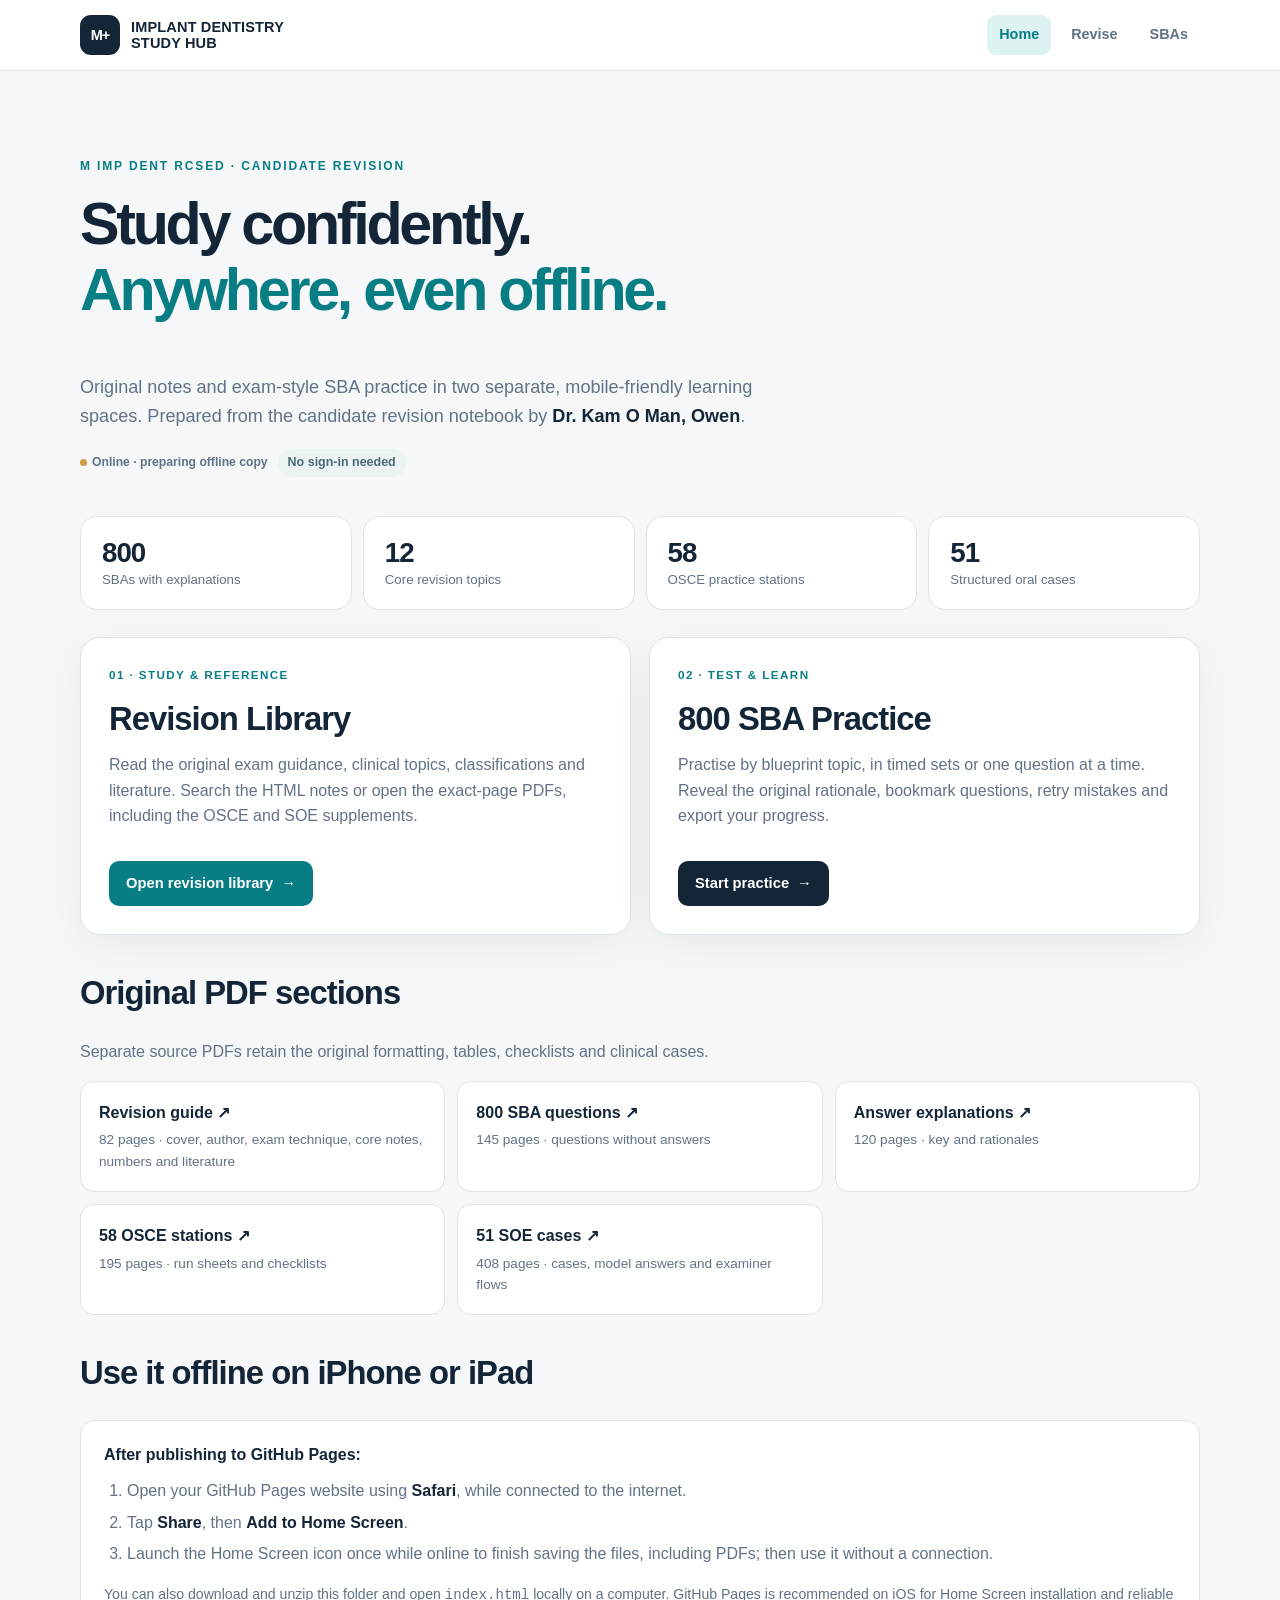
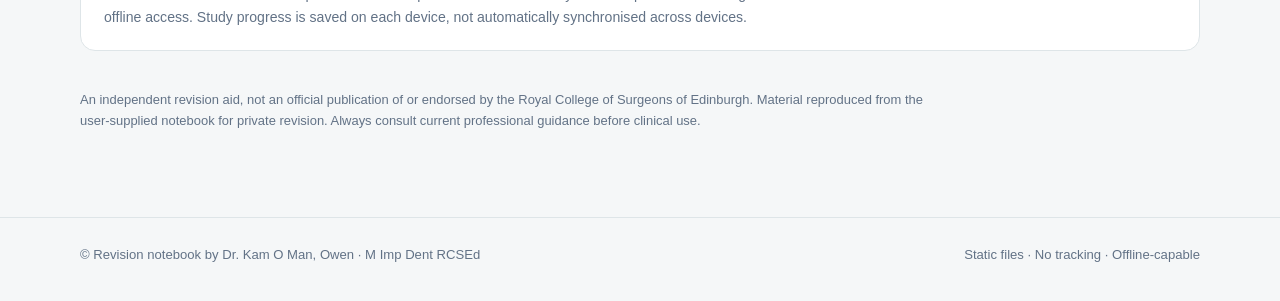
==== index.html @ 3d7825e0 "Add files via upload" ====
<!doctype html><html lang="en"><head><meta charset="utf-8"><meta name="viewport" content="width=device-width, initial-scale=1, viewport-fit=cover"><meta name="theme-color" content="#142538"><meta name="apple-mobile-web-app-capable" content="yes"><meta name="apple-mobile-web-app-title" content="MImpDent Study"><meta name="apple-mobile-web-app-status-bar-style" content="default"><meta name="description" content="Offline-capable membership in implant dentistry revision guide and 800 clinical SBA questions."><link rel="manifest" href="manifest.webmanifest"><link rel="icon" href="assets/icon.svg" type="image/svg+xml"><link rel="apple-touch-icon" href="assets/icon-180.png"><link rel="stylesheet" href="styles.css"><title>M Imp Dent RCSEd · Offline Study Hub</title></head><body>
<header class="site-header"><div class="container head-row"><a class="brand" href="index.html"><span class="logo">M+</span><span>IMPLANT DENTISTRY<br>STUDY HUB</span></a><nav class="head-links" aria-label="Main navigation"><a class="navlink active" href="index.html">Home</a><a class="navlink" href="revision.html">Revise</a><a class="navlink" href="quiz.html">SBAs</a></nav></div></header>
<main class="container main"><section class="hero"><div class="eyebrow">M Imp Dent RCSEd · Candidate revision</div><h1>Study confidently.<br><span class="accent">Anywhere, even offline.</span></h1><p>Original notes and exam-style SBA practice in two separate, mobile-friendly learning spaces. Prepared from the candidate revision notebook by <strong>Dr. Kam O Man, Owen</strong>.</p><div class="flex"><span class="status" id="offline-status"><i class="dot"></i><span>Checking offline access…</span></span><span class="tag">No sign-in needed</span></div></section>
<section class="metricbar" aria-label="Contents"><div class="metric"><div class="value">800</div><div class="name">SBAs with explanations</div></div><div class="metric"><div class="value">12</div><div class="name">Core revision topics</div></div><div class="metric"><div class="value">58</div><div class="name">OSCE practice stations</div></div><div class="metric"><div class="value">51</div><div class="name">Structured oral cases</div></div></section>
<section class="cards"><article class="feature"><span class="number">01 · Study & reference</span><h2>Revision Library</h2><p>Read the original exam guidance, clinical topics, classifications and literature. Search the HTML notes or open the exact-page PDFs, including the OSCE and SOE supplements.</p><div class="bottom"><a class="btn primary" href="revision.html">Open revision library <span aria-hidden="true">→</span></a></div></article><article class="feature"><span class="number">02 · Test & learn</span><h2>800 SBA Practice</h2><p>Practise by blueprint topic, in timed sets or one question at a time. Reveal the original rationale, bookmark questions, retry mistakes and export your progress.</p><div class="bottom"><a class="btn" href="quiz.html">Start practice <span aria-hidden="true">→</span></a></div></article></section>
<section class="section"><h2>Original PDF sections</h2><p class="muted">Separate source PDFs retain the original formatting, tables, checklists and clinical cases.</p><div class="resources"><a class="resource" href="pdf/01_Revision_Guide.pdf"><div class="rtitle">Revision guide ↗</div><div class="rmeta">82 pages · cover, author, exam technique, core notes, numbers and literature</div></a><a class="resource" href="pdf/02_SBA_800_Questions.pdf"><div class="rtitle">800 SBA questions ↗</div><div class="rmeta">145 pages · questions without answers</div></a><a class="resource" href="pdf/03_SBA_800_Answers_Explanations.pdf"><div class="rtitle">Answer explanations ↗</div><div class="rmeta">120 pages · key and rationales</div></a><a class="resource" href="pdf/04_OSCE_58_Stations.pdf"><div class="rtitle">58 OSCE stations ↗</div><div class="rmeta">195 pages · run sheets and checklists</div></a><a class="resource" href="pdf/05_SOE_51_Cases.pdf"><div class="rtitle">51 SOE cases ↗</div><div class="rmeta">408 pages · cases, model answers and examiner flows</div></a></div></section>
<section class="section"><h2>Use it offline on iPhone or iPad</h2><div class="info"><strong>After publishing to GitHub Pages:</strong><ol><li>Open your GitHub Pages website using <strong>Safari</strong>, while connected to the internet.</li><li>Tap <strong>Share</strong>, then <strong>Add to Home Screen</strong>.</li><li>Launch the Home Screen icon once while online to finish saving the files, including PDFs; then use it without a connection.</li></ol><p class="small" style="margin:13px 0 0">You can also download and unzip this folder and open <code>index.html</code> locally on a computer. GitHub Pages is recommended on iOS for Home Screen installation and reliable offline access. Study progress is saved on each device, not automatically synchronised across devices.</p></div></section>
<p class="disclaimer section">An independent revision aid, not an official publication of or endorsed by the Royal College of Surgeons of Edinburgh. Material reproduced from the user-supplied notebook for private revision. Always consult current professional guidance before clinical use.</p></main><footer class="footer"><div class="container"><span>© Revision notebook by Dr. Kam O Man, Owen · M Imp Dent RCSEd</span><span>Static files · No tracking · Offline-capable</span></div></footer><script src="app.js" defer></script></body></html>
---- styles.css ----
:root{--ink:#142538;--muted:#627286;--accent:#087e84;--accent-soft:#ddf3f1;--gold:#d39b36;--bg:#f5f7f8;--surface:#fff;--border:#dee5e8;--shadow:0 12px 40px rgba(18,42,62,.055);--good:#0a795b;--bad:#b23c45;--radius:17px;color-scheme:light}
*{box-sizing:border-box}html{scroll-behavior:smooth}body{margin:0;color:var(--ink);background:var(--bg);font-family:-apple-system,BlinkMacSystemFont,'Segoe UI',Roboto,'Helvetica Neue',Arial,sans-serif;font-size:16px;line-height:1.6;-webkit-font-smoothing:antialiased}a{color:var(--accent);text-decoration:none}a:hover{text-decoration:underline}button,input,select{font:inherit}button{cursor:pointer}button:disabled{opacity:.45;cursor:not-allowed}h1,h2,h3,h4,p{margin-top:0}h1{font-size:clamp(2.05rem,5.5vw,3.7rem);letter-spacing:-.055em;line-height:1.12}h2{font-size:clamp(1.35rem,3.2vw,2.05rem);letter-spacing:-.03em;line-height:1.2}h3{font-size:1.12rem;letter-spacing:-.012em}small,.small{font-size:.88rem;color:var(--muted)}.container{width:min(1120px,calc(100% - 36px));margin-inline:auto}.site-header{background:var(--surface);border-bottom:1px solid var(--border);position:sticky;top:0;z-index:15}.head-row{display:flex;justify-content:space-between;align-items:center;min-height:70px;gap:12px}.brand{display:flex;align-items:center;gap:11px;color:var(--ink);font-weight:780;font-size:.91rem;letter-spacing:.01em;line-height:1.12}.brand:hover{text-decoration:none}.logo{display:grid;place-items:center;background:var(--ink);color:#fff;border-radius:11px;width:40px;height:40px;font-weight:750;letter-spacing:-.08em}.brand span:last-child{max-width:210px}.head-links{display:flex;gap:8px;align-items:center}.navlink{border-radius:9px;color:var(--muted);padding:8px 12px;font-size:.9rem;font-weight:650}.navlink.active,.navlink:hover{background:var(--accent-soft);color:var(--accent);text-decoration:none}.status{font-size:.76rem;font-weight:650;color:var(--muted);display:inline-flex;align-items:center;gap:5px}.dot{background:#d69b49;border-radius:100%;width:7px;height:7px;display:inline-block}.dot.ready{background:#16a37a}.main{padding:38px 0 72px}.eyebrow{text-transform:uppercase;font-weight:770;color:var(--accent);letter-spacing:.155em;font-size:.75rem;margin-bottom:15px}.hero{padding:48px 0 39px;max-width:850px}.hero p{font-size:1.13rem;color:var(--muted);max-width:710px}.hero strong{color:var(--ink)}.metricbar{display:grid;grid-template-columns:repeat(4,1fr);gap:11px;margin-bottom:27px}.metric{padding:19px 21px;border:1px solid var(--border);border-radius:var(--radius);background:var(--surface)}.metric .value{font-size:1.73rem;font-weight:800;letter-spacing:-.035em;line-height:1.2}.metric .name{font-size:.83rem;color:var(--muted)}.cards{display:grid;grid-template-columns:repeat(2,minmax(0,1fr));gap:18px}.feature{background:var(--surface);border:1px solid var(--border);border-radius:20px;padding:28px;box-shadow:var(--shadow);display:flex;flex-direction:column;min-height:290px}.feature .number{font-size:.73rem;color:var(--accent);font-weight:770;text-transform:uppercase;letter-spacing:.12em}.feature h2{margin:14px 0 14px}.feature p{color:var(--muted)}.feature .bottom{margin-top:auto;padding-top:16px}.btn{border-radius:10px;border:1px solid transparent;background:var(--ink);padding:11px 16px;color:#fff;display:inline-flex;align-items:center;justify-content:center;gap:8px;font-size:.92rem;font-weight:700;text-decoration:none;line-height:1.4}.btn:hover{text-decoration:none;filter:brightness(1.08)}.btn.primary{background:var(--accent)}.btn.secondary{background:var(--surface);color:var(--ink);border:1px solid var(--border)}.btn.soft{background:var(--accent-soft);color:var(--accent)}.btn.danger{background:#fff0f0;color:var(--bad)}.btn.sm{padding:7px 11px;font-size:.85rem}.btn:focus-visible,.navlink:focus-visible,.option:focus-visible,a:focus-visible,input:focus-visible,select:focus-visible{outline:3px solid #7eb8c9;outline-offset:2px}.section{margin-top:38px}.resources{display:grid;grid-template-columns:repeat(3,1fr);gap:12px}.resource{padding:18px;background:var(--surface);border:1px solid var(--border);border-radius:14px;display:block}.resource:hover{text-decoration:none;border-color:#82bdbb}.resource .rtitle{color:var(--ink);font-weight:740}.resource .rmeta{color:var(--muted);font-size:.85rem;margin-top:4px}.info{padding:21px 23px;background:var(--surface);border:1px solid var(--border);border-radius:15px;color:var(--muted)}.info strong{color:var(--ink)}.info ol{padding-left:23px;margin:8px 0 3px}.info li{padding:3px 0}.muted{color:var(--muted)}.disclaimer{font-size:.81rem;color:var(--muted);max-width:850px;line-height:1.65}.footer{border-top:1px solid var(--border);padding:26px 0 37px;color:var(--muted);font-size:.82rem}.footer .container{display:flex;justify-content:space-between;gap:20px}.page-heading{margin-bottom:23px}.page-heading h1{font-size:clamp(1.8rem,4.4vw,2.7rem);margin-bottom:8px}.page-heading p{color:var(--muted);max-width:800px}.panel{background:var(--surface);border:1px solid var(--border);border-radius:var(--radius);box-shadow:var(--shadow);padding:23px}.field{display:flex;flex-direction:column;gap:7px}.field label{font-weight:700;font-size:.89rem}.input{width:100%;background:#fff;border:1px solid #cdd9dd;border-radius:10px;min-height:43px;padding:8px 12px;color:var(--ink)}.input:focus{outline:3px solid #d4eeec;border-color:var(--accent)}.flex{display:flex;gap:10px;align-items:center;flex-wrap:wrap}.stack{display:flex;flex-direction:column;gap:15px}.grid2{display:grid;grid-template-columns:1fr 1fr;gap:15px}.check{display:flex;align-items:center;gap:9px;font-size:.91rem;color:var(--ink)}.check input{accent-color:var(--accent);height:17px;width:17px}.tag{display:inline-flex;border-radius:20px;background:#ebf3f5;padding:4px 10px;color:#4c6a76;font-size:.78rem;font-weight:740}.tag.good{background:#dcf5ea;color:var(--good)}.tag.bad{background:#ffe6e6;color:var(--bad)}.progress-wrap{height:8px;background:#e5ebed;border-radius:99px;overflow:hidden}.progress-fill{background:var(--accent);height:100%;transition:width .25s;width:0}.quiz-stats{display:grid;grid-template-columns:repeat(3,1fr);gap:12px;margin-bottom:21px}.stat{border:1px solid var(--border);border-radius:13px;background:var(--surface);padding:16px}.stat b{display:block;font-size:1.5rem}.stat span{color:var(--muted);font-size:.83rem}.setup-actions{display:flex;align-items:center;gap:10px;flex-wrap:wrap;margin-top:20px}.session-top{display:flex;gap:14px;align-items:center;justify-content:space-between;margin-bottom:15px;flex-wrap:wrap}.session-meta{display:flex;align-items:center;gap:9px;flex-wrap:wrap}.question-card{padding:26px 26px 20px}.stem{font-size:1.08rem;font-weight:620;line-height:1.72;white-space:normal;overflow-wrap:anywhere;margin:19px 0 23px}.options{display:flex;flex-direction:column;gap:10px}.option{border:1px solid var(--border);border-radius:12px;background:#fff;color:var(--ink);padding:13px 15px;display:flex;gap:13px;text-align:left;align-items:flex-start;width:100%;line-height:1.58}.option .letter{background:#edf1f4;flex:0 0 30px;height:30px;display:grid;place-items:center;border-radius:8px;font-weight:800;font-size:.86rem}.option.selected{border-color:var(--accent);background:#effaf9}.option.correct{border-color:#69b59b;background:#e8f8f0}.option.incorrect{border-color:#e3a6aa;background:#fff0f0}.option:disabled{opacity:1;cursor:default}.explanation{margin-top:22px;border-top:1px solid var(--border);padding-top:21px}.explanation h3{color:var(--accent);margin-bottom:9px}.explanation p{line-height:1.75;color:#405365}.question-footer{display:flex;flex-wrap:wrap;align-items:center;justify-content:space-between;gap:11px;margin-top:21px}.card-tabs{border-top:1px solid var(--border);margin-top:14px;padding-top:16px}.hidden{display:none!important}.browser-row{background:#fff;border:1px solid var(--border);padding:15px 17px;border-radius:12px;margin-bottom:9px;display:flex;align-items:center;justify-content:space-between;gap:13px;width:100%;text-align:left;color:var(--ink)}.browser-row:hover{border-color:var(--accent)}.browser-row .qtitle{line-height:1.45;display:block}.browser-row .qmeta{display:block;font-size:.78rem;color:var(--muted);margin-top:5px}.library-layout{display:grid;grid-template-columns:265px minmax(0,1fr);gap:22px;align-items:start}.sidebar{position:sticky;top:94px;max-height:calc(100vh - 114px);overflow-y:auto}.nav-section{width:100%;border:0;background:transparent;text-align:left;color:var(--muted);border-radius:10px;padding:11px 12px;line-height:1.4;font-size:.88rem;display:block}.nav-section.active{background:var(--accent-soft);color:var(--accent);font-weight:740}.nav-section:hover{background:#edf2f4}.article-header{border-bottom:1px solid var(--border);margin-bottom:21px;padding-bottom:18px}.article-header h2{margin:0 0 8px}.article-page{padding:21px 0;border-bottom:1px solid var(--border)}.article-page:last-child{border-bottom:none}.article-page h3{color:var(--accent);font-size:.82rem;letter-spacing:.08em;text-transform:uppercase;margin-bottom:16px}.note-block{white-space:pre-wrap;overflow-wrap:anywhere;font-size:1rem;line-height:1.72;margin:0 0 17px;color:#34475a}.note-block.heading{font-weight:760;color:var(--ink);font-size:1.1rem;line-height:1.4}.source-link{font-size:.8rem;font-weight:650}.search-note{font-size:.85rem;margin-top:6px}.empty{padding:35px 20px;color:var(--muted);text-align:center}mark{background:#fff0a5;color:inherit;border-radius:3px}.reader-tools{display:flex;flex-wrap:wrap;gap:8px;align-items:center;margin:0 0 19px}.reader-tools .input{max-width:340px}.reader-tools .btn{margin-left:auto}.read-plus .note-block{font-size:1.16rem}.read-plus .note-block.heading{font-size:1.26rem}.pdf-link-grid{display:grid;grid-template-columns:repeat(2,1fr);gap:10px;margin-top:19px}.pdf-link-grid a{border:1px solid var(--border);padding:12px;border-radius:10px;color:var(--ink);font-weight:650;font-size:.86rem}.pdf-link-grid a:hover{border-color:var(--accent);text-decoration:none}.accent{color:var(--accent)}.screen-title{margin-bottom:15px}.session-navigator{display:flex;align-items:center;gap:8px;justify-content:space-between;flex-wrap:wrap}.kbd{font-size:.74rem;color:var(--muted);font-weight:600}@media(max-width:760px){.container{width:min(100% - 24px,700px)}.head-row{min-height:65px}.brand{font-size:.8rem}.logo{width:34px;height:34px}.brand span:last-child{max-width:136px}.head-links{gap:0}.navlink{padding:7px 8px;font-size:.79rem}.main{padding:23px 0 50px}.hero{padding:24px 0 17px}.hero p{font-size:1rem}.metricbar{grid-template-columns:repeat(2,1fr)}.cards,.grid2,.resources{grid-template-columns:1fr}.feature{min-height:240px;padding:23px}.feature h2{font-size:1.6rem}.panel{padding:18px}.quiz-stats{grid-template-columns:repeat(3,1fr);gap:7px}.stat{padding:10px}.stat b{font-size:1.25rem}.stat span{font-size:.75rem}.question-card{padding:17px}.option{padding:11px}.question-footer .btn{flex:1}.library-layout{display:block}.sidebar{position:static;max-height:none;display:flex;gap:7px;overflow-x:auto;white-space:nowrap;padding:11px;margin-bottom:8px;background:var(--surface);border:1px solid var(--border);border-radius:11px}.nav-section{width:auto;flex:none;border:1px solid #e2e9eb;padding:8px 12px}.article-page{padding:15px 0}.note-block{font-size:.96rem}.footer .container{display:block}.pdf-link-grid{grid-template-columns:1fr}.reader-tools .input{max-width:100%}.reader-tools .btn{margin-left:0}}@media(prefers-color-scheme:dark){:root{--ink:#e6eef6;--muted:#a1b2c0;--accent:#68d2cf;--accent-soft:#153a41;--gold:#e4bd76;--bg:#0b1722;--surface:#132432;--border:#2b4655;--shadow:none;--good:#80dcb4;--bad:#ff9da3;color-scheme:dark}.logo{background:#edf6fa;color:#112633}.navlink.active{color:#68d2cf}.input,.option,.browser-row{background:var(--surface);color:var(--ink);border-color:var(--border)}.option .letter{background:#253b4b}.option.selected{background:#183b3f}.option.correct{background:#16413b}.option.incorrect{background:#442d39}.explanation p,.note-block{color:#cfdae4}.resource:hover,.pdf-link-grid a:hover{border-color:var(--accent)}.tag{background:#25404e;color:#adcad5}.tag.good{background:#1b4439;color:#8adab8}.tag.bad{background:#4c2731;color:#ffafb2}.btn.secondary{color:var(--ink)}.btn.soft{color:var(--accent)}.btn.danger{background:#40262b;color:#ffb3ba}.nav-section:hover{background:#203847}.nav-section.active{color:var(--accent)}mark{background:#785d20;color:#fff}}@media print{.site-header,.footer,.sidebar,.reader-tools,.question-footer,.setup-actions{display:none!important}.main{padding:0}.container{width:100%}.library-layout{display:block}.panel{border:none;box-shadow:none}}
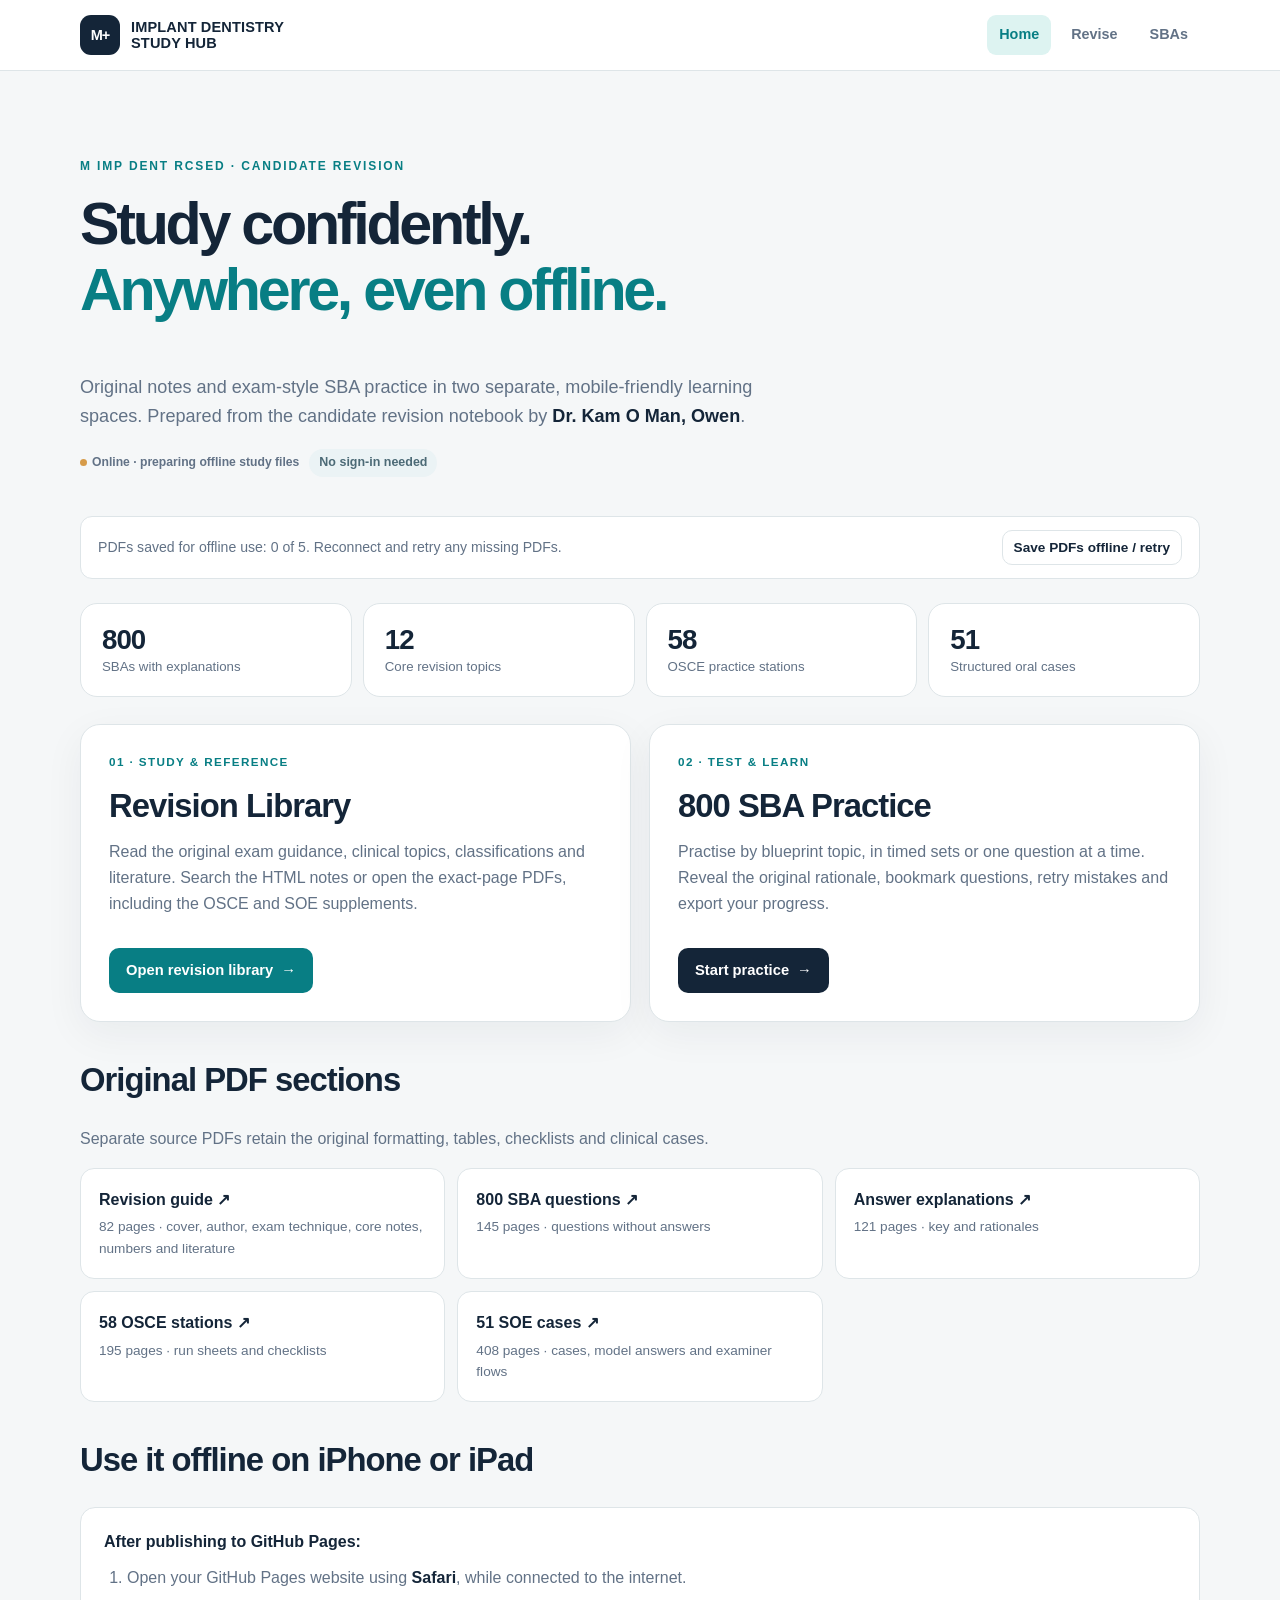
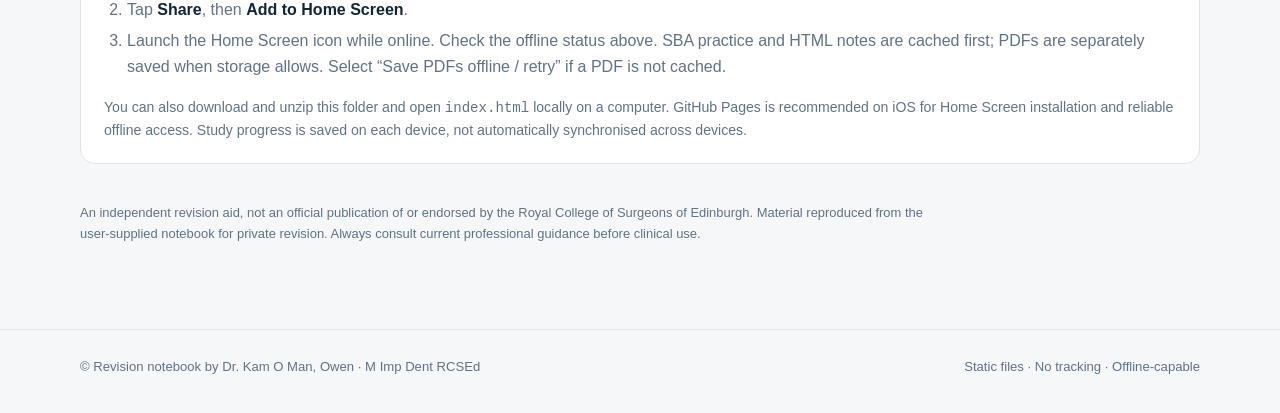
==== commit a985626e: "Add files via upload" ====
--- a/index.html
+++ b/index.html
@@ -1,8 +1,9 @@
 <!doctype html><html lang="en"><head><meta charset="utf-8"><meta name="viewport" content="width=device-width, initial-scale=1, viewport-fit=cover"><meta name="theme-color" content="#142538"><meta name="apple-mobile-web-app-capable" content="yes"><meta name="apple-mobile-web-app-title" content="MImpDent Study"><meta name="apple-mobile-web-app-status-bar-style" content="default"><meta name="description" content="Offline-capable membership in implant dentistry revision guide and 800 clinical SBA questions."><link rel="manifest" href="manifest.webmanifest"><link rel="icon" href="assets/icon.svg" type="image/svg+xml"><link rel="apple-touch-icon" href="assets/icon-180.png"><link rel="stylesheet" href="styles.css"><title>M Imp Dent RCSEd · Offline Study Hub</title></head><body>
 <header class="site-header"><div class="container head-row"><a class="brand" href="index.html"><span class="logo">M+</span><span>IMPLANT DENTISTRY<br>STUDY HUB</span></a><nav class="head-links" aria-label="Main navigation"><a class="navlink active" href="index.html">Home</a><a class="navlink" href="revision.html">Revise</a><a class="navlink" href="quiz.html">SBAs</a></nav></div></header>
 <main class="container main"><section class="hero"><div class="eyebrow">M Imp Dent RCSEd · Candidate revision</div><h1>Study confidently.<br><span class="accent">Anywhere, even offline.</span></h1><p>Original notes and exam-style SBA practice in two separate, mobile-friendly learning spaces. Prepared from the candidate revision notebook by <strong>Dr. Kam O Man, Owen</strong>.</p><div class="flex"><span class="status" id="offline-status"><i class="dot"></i><span>Checking offline access…</span></span><span class="tag">No sign-in needed</span></div></section>
+<div id="pdf-cache-panel" class="pdf-cache-panel"><span id="pdf-cache-status" role="status">Checking offline PDF availability…</span><button class="btn secondary sm" id="cachePdfsBtn" type="button">Save PDFs offline / retry</button></div>
 <section class="metricbar" aria-label="Contents"><div class="metric"><div class="value">800</div><div class="name">SBAs with explanations</div></div><div class="metric"><div class="value">12</div><div class="name">Core revision topics</div></div><div class="metric"><div class="value">58</div><div class="name">OSCE practice stations</div></div><div class="metric"><div class="value">51</div><div class="name">Structured oral cases</div></div></section>
 <section class="cards"><article class="feature"><span class="number">01 · Study & reference</span><h2>Revision Library</h2><p>Read the original exam guidance, clinical topics, classifications and literature. Search the HTML notes or open the exact-page PDFs, including the OSCE and SOE supplements.</p><div class="bottom"><a class="btn primary" href="revision.html">Open revision library <span aria-hidden="true">→</span></a></div></article><article class="feature"><span class="number">02 · Test & learn</span><h2>800 SBA Practice</h2><p>Practise by blueprint topic, in timed sets or one question at a time. Reveal the original rationale, bookmark questions, retry mistakes and export your progress.</p><div class="bottom"><a class="btn" href="quiz.html">Start practice <span aria-hidden="true">→</span></a></div></article></section>
-<section class="section"><h2>Original PDF sections</h2><p class="muted">Separate source PDFs retain the original formatting, tables, checklists and clinical cases.</p><div class="resources"><a class="resource" href="pdf/01_Revision_Guide.pdf"><div class="rtitle">Revision guide ↗</div><div class="rmeta">82 pages · cover, author, exam technique, core notes, numbers and literature</div></a><a class="resource" href="pdf/02_SBA_800_Questions.pdf"><div class="rtitle">800 SBA questions ↗</div><div class="rmeta">145 pages · questions without answers</div></a><a class="resource" href="pdf/03_SBA_800_Answers_Explanations.pdf"><div class="rtitle">Answer explanations ↗</div><div class="rmeta">120 pages · key and rationales</div></a><a class="resource" href="pdf/04_OSCE_58_Stations.pdf"><div class="rtitle">58 OSCE stations ↗</div><div class="rmeta">195 pages · run sheets and checklists</div></a><a class="resource" href="pdf/05_SOE_51_Cases.pdf"><div class="rtitle">51 SOE cases ↗</div><div class="rmeta">408 pages · cases, model answers and examiner flows</div></a></div></section>
-<section class="section"><h2>Use it offline on iPhone or iPad</h2><div class="info"><strong>After publishing to GitHub Pages:</strong><ol><li>Open your GitHub Pages website using <strong>Safari</strong>, while connected to the internet.</li><li>Tap <strong>Share</strong>, then <strong>Add to Home Screen</strong>.</li><li>Launch the Home Screen icon once while online to finish saving the files, including PDFs; then use it without a connection.</li></ol><p class="small" style="margin:13px 0 0">You can also download and unzip this folder and open <code>index.html</code> locally on a computer. GitHub Pages is recommended on iOS for Home Screen installation and reliable offline access. Study progress is saved on each device, not automatically synchronised across devices.</p></div></section>
+<section class="section"><h2>Original PDF sections</h2><p class="muted">Separate source PDFs retain the original formatting, tables, checklists and clinical cases.</p><div class="resources"><a class="resource" href="pdf/01_Revision_Guide.pdf"><div class="rtitle">Revision guide ↗</div><div class="rmeta">82 pages · cover, author, exam technique, core notes, numbers and literature</div></a><a class="resource" href="pdf/02_SBA_800_Questions.pdf"><div class="rtitle">800 SBA questions ↗</div><div class="rmeta">145 pages · questions without answers</div></a><a class="resource" href="pdf/03_SBA_800_Answers_Explanations.pdf"><div class="rtitle">Answer explanations ↗</div><div class="rmeta">121 pages · key and rationales</div></a><a class="resource" href="pdf/04_OSCE_58_Stations.pdf"><div class="rtitle">58 OSCE stations ↗</div><div class="rmeta">195 pages · run sheets and checklists</div></a><a class="resource" href="pdf/05_SOE_51_Cases.pdf"><div class="rtitle">51 SOE cases ↗</div><div class="rmeta">408 pages · cases, model answers and examiner flows</div></a></div></section>
+<section class="section"><h2>Use it offline on iPhone or iPad</h2><div class="info"><strong>After publishing to GitHub Pages:</strong><ol><li>Open your GitHub Pages website using <strong>Safari</strong>, while connected to the internet.</li><li>Tap <strong>Share</strong>, then <strong>Add to Home Screen</strong>.</li><li>Launch the Home Screen icon while online. Check the offline status above. SBA practice and HTML notes are cached first; PDFs are separately saved when storage allows. Select “Save PDFs offline / retry” if a PDF is not cached.</li></ol><p class="small" style="margin:13px 0 0">You can also download and unzip this folder and open <code>index.html</code> locally on a computer. GitHub Pages is recommended on iOS for Home Screen installation and reliable offline access. Study progress is saved on each device, not automatically synchronised across devices.</p></div></section>
 <p class="disclaimer section">An independent revision aid, not an official publication of or endorsed by the Royal College of Surgeons of Edinburgh. Material reproduced from the user-supplied notebook for private revision. Always consult current professional guidance before clinical use.</p></main><footer class="footer"><div class="container"><span>© Revision notebook by Dr. Kam O Man, Owen · M Imp Dent RCSEd</span><span>Static files · No tracking · Offline-capable</span></div></footer><script src="app.js" defer></script></body></html>
--- a/styles.css
+++ b/styles.css
@@ -1,2 +1,25 @@
 :root{--ink:#142538;--muted:#627286;--accent:#087e84;--accent-soft:#ddf3f1;--gold:#d39b36;--bg:#f5f7f8;--surface:#fff;--border:#dee5e8;--shadow:0 12px 40px rgba(18,42,62,.055);--good:#0a795b;--bad:#b23c45;--radius:17px;color-scheme:light}
 *{box-sizing:border-box}html{scroll-behavior:smooth}body{margin:0;color:var(--ink);background:var(--bg);font-family:-apple-system,BlinkMacSystemFont,'Segoe UI',Roboto,'Helvetica Neue',Arial,sans-serif;font-size:16px;line-height:1.6;-webkit-font-smoothing:antialiased}a{color:var(--accent);text-decoration:none}a:hover{text-decoration:underline}button,input,select{font:inherit}button{cursor:pointer}button:disabled{opacity:.45;cursor:not-allowed}h1,h2,h3,h4,p{margin-top:0}h1{font-size:clamp(2.05rem,5.5vw,3.7rem);letter-spacing:-.055em;line-height:1.12}h2{font-size:clamp(1.35rem,3.2vw,2.05rem);letter-spacing:-.03em;line-height:1.2}h3{font-size:1.12rem;letter-spacing:-.012em}small,.small{font-size:.88rem;color:var(--muted)}.container{width:min(1120px,calc(100% - 36px));margin-inline:auto}.site-header{background:var(--surface);border-bottom:1px solid var(--border);position:sticky;top:0;z-index:15}.head-row{display:flex;justify-content:space-between;align-items:center;min-height:70px;gap:12px}.brand{display:flex;align-items:center;gap:11px;color:var(--ink);font-weight:780;font-size:.91rem;letter-spacing:.01em;line-height:1.12}.brand:hover{text-decoration:none}.logo{display:grid;place-items:center;background:var(--ink);color:#fff;border-radius:11px;width:40px;height:40px;font-weight:750;letter-spacing:-.08em}.brand span:last-child{max-width:210px}.head-links{display:flex;gap:8px;align-items:center}.navlink{border-radius:9px;color:var(--muted);padding:8px 12px;font-size:.9rem;font-weight:650}.navlink.active,.navlink:hover{background:var(--accent-soft);color:var(--accent);text-decoration:none}.status{font-size:.76rem;font-weight:650;color:var(--muted);display:inline-flex;align-items:center;gap:5px}.dot{background:#d69b49;border-radius:100%;width:7px;height:7px;display:inline-block}.dot.ready{background:#16a37a}.main{padding:38px 0 72px}.eyebrow{text-transform:uppercase;font-weight:770;color:var(--accent);letter-spacing:.155em;font-size:.75rem;margin-bottom:15px}.hero{padding:48px 0 39px;max-width:850px}.hero p{font-size:1.13rem;color:var(--muted);max-width:710px}.hero strong{color:var(--ink)}.metricbar{display:grid;grid-template-columns:repeat(4,1fr);gap:11px;margin-bottom:27px}.metric{padding:19px 21px;border:1px solid var(--border);border-radius:var(--radius);background:var(--surface)}.metric .value{font-size:1.73rem;font-weight:800;letter-spacing:-.035em;line-height:1.2}.metric .name{font-size:.83rem;color:var(--muted)}.cards{display:grid;grid-template-columns:repeat(2,minmax(0,1fr));gap:18px}.feature{background:var(--surface);border:1px solid var(--border);border-radius:20px;padding:28px;box-shadow:var(--shadow);display:flex;flex-direction:column;min-height:290px}.feature .number{font-size:.73rem;color:var(--accent);font-weight:770;text-transform:uppercase;letter-spacing:.12em}.feature h2{margin:14px 0 14px}.feature p{color:var(--muted)}.feature .bottom{margin-top:auto;padding-top:16px}.btn{border-radius:10px;border:1px solid transparent;background:var(--ink);padding:11px 16px;color:#fff;display:inline-flex;align-items:center;justify-content:center;gap:8px;font-size:.92rem;font-weight:700;text-decoration:none;line-height:1.4}.btn:hover{text-decoration:none;filter:brightness(1.08)}.btn.primary{background:var(--accent)}.btn.secondary{background:var(--surface);color:var(--ink);border:1px solid var(--border)}.btn.soft{background:var(--accent-soft);color:var(--accent)}.btn.danger{background:#fff0f0;color:var(--bad)}.btn.sm{padding:7px 11px;font-size:.85rem}.btn:focus-visible,.navlink:focus-visible,.option:focus-visible,a:focus-visible,input:focus-visible,select:focus-visible{outline:3px solid #7eb8c9;outline-offset:2px}.section{margin-top:38px}.resources{display:grid;grid-template-columns:repeat(3,1fr);gap:12px}.resource{padding:18px;background:var(--surface);border:1px solid var(--border);border-radius:14px;display:block}.resource:hover{text-decoration:none;border-color:#82bdbb}.resource .rtitle{color:var(--ink);font-weight:740}.resource .rmeta{color:var(--muted);font-size:.85rem;margin-top:4px}.info{padding:21px 23px;background:var(--surface);border:1px solid var(--border);border-radius:15px;color:var(--muted)}.info strong{color:var(--ink)}.info ol{padding-left:23px;margin:8px 0 3px}.info li{padding:3px 0}.muted{color:var(--muted)}.disclaimer{font-size:.81rem;color:var(--muted);max-width:850px;line-height:1.65}.footer{border-top:1px solid var(--border);padding:26px 0 37px;color:var(--muted);font-size:.82rem}.footer .container{display:flex;justify-content:space-between;gap:20px}.page-heading{margin-bottom:23px}.page-heading h1{font-size:clamp(1.8rem,4.4vw,2.7rem);margin-bottom:8px}.page-heading p{color:var(--muted);max-width:800px}.panel{background:var(--surface);border:1px solid var(--border);border-radius:var(--radius);box-shadow:var(--shadow);padding:23px}.field{display:flex;flex-direction:column;gap:7px}.field label{font-weight:700;font-size:.89rem}.input{width:100%;background:#fff;border:1px solid #cdd9dd;border-radius:10px;min-height:43px;padding:8px 12px;color:var(--ink)}.input:focus{outline:3px solid #d4eeec;border-color:var(--accent)}.flex{display:flex;gap:10px;align-items:center;flex-wrap:wrap}.stack{display:flex;flex-direction:column;gap:15px}.grid2{display:grid;grid-template-columns:1fr 1fr;gap:15px}.check{display:flex;align-items:center;gap:9px;font-size:.91rem;color:var(--ink)}.check input{accent-color:var(--accent);height:17px;width:17px}.tag{display:inline-flex;border-radius:20px;background:#ebf3f5;padding:4px 10px;color:#4c6a76;font-size:.78rem;font-weight:740}.tag.good{background:#dcf5ea;color:var(--good)}.tag.bad{background:#ffe6e6;color:var(--bad)}.progress-wrap{height:8px;background:#e5ebed;border-radius:99px;overflow:hidden}.progress-fill{background:var(--accent);height:100%;transition:width .25s;width:0}.quiz-stats{display:grid;grid-template-columns:repeat(3,1fr);gap:12px;margin-bottom:21px}.stat{border:1px solid var(--border);border-radius:13px;background:var(--surface);padding:16px}.stat b{display:block;font-size:1.5rem}.stat span{color:var(--muted);font-size:.83rem}.setup-actions{display:flex;align-items:center;gap:10px;flex-wrap:wrap;margin-top:20px}.session-top{display:flex;gap:14px;align-items:center;justify-content:space-between;margin-bottom:15px;flex-wrap:wrap}.session-meta{display:flex;align-items:center;gap:9px;flex-wrap:wrap}.question-card{padding:26px 26px 20px}.stem{font-size:1.08rem;font-weight:620;line-height:1.72;white-space:normal;overflow-wrap:anywhere;margin:19px 0 23px}.options{display:flex;flex-direction:column;gap:10px}.option{border:1px solid var(--border);border-radius:12px;background:#fff;color:var(--ink);padding:13px 15px;display:flex;gap:13px;text-align:left;align-items:flex-start;width:100%;line-height:1.58}.option .letter{background:#edf1f4;flex:0 0 30px;height:30px;display:grid;place-items:center;border-radius:8px;font-weight:800;font-size:.86rem}.option.selected{border-color:var(--accent);background:#effaf9}.option.correct{border-color:#69b59b;background:#e8f8f0}.option.incorrect{border-color:#e3a6aa;background:#fff0f0}.option:disabled{opacity:1;cursor:default}.explanation{margin-top:22px;border-top:1px solid var(--border);padding-top:21px}.explanation h3{color:var(--accent);margin-bottom:9px}.explanation p{line-height:1.75;color:#405365}.question-footer{display:flex;flex-wrap:wrap;align-items:center;justify-content:space-between;gap:11px;margin-top:21px}.card-tabs{border-top:1px solid var(--border);margin-top:14px;padding-top:16px}.hidden{display:none!important}.browser-row{background:#fff;border:1px solid var(--border);padding:15px 17px;border-radius:12px;margin-bottom:9px;display:flex;align-items:center;justify-content:space-between;gap:13px;width:100%;text-align:left;color:var(--ink)}.browser-row:hover{border-color:var(--accent)}.browser-row .qtitle{line-height:1.45;display:block}.browser-row .qmeta{display:block;font-size:.78rem;color:var(--muted);margin-top:5px}.library-layout{display:grid;grid-template-columns:265px minmax(0,1fr);gap:22px;align-items:start}.sidebar{position:sticky;top:94px;max-height:calc(100vh - 114px);overflow-y:auto}.nav-section{width:100%;border:0;background:transparent;text-align:left;color:var(--muted);border-radius:10px;padding:11px 12px;line-height:1.4;font-size:.88rem;display:block}.nav-section.active{background:var(--accent-soft);color:var(--accent);font-weight:740}.nav-section:hover{background:#edf2f4}.article-header{border-bottom:1px solid var(--border);margin-bottom:21px;padding-bottom:18px}.article-header h2{margin:0 0 8px}.article-page{padding:21px 0;border-bottom:1px solid var(--border)}.article-page:last-child{border-bottom:none}.article-page h3{color:var(--accent);font-size:.82rem;letter-spacing:.08em;text-transform:uppercase;margin-bottom:16px}.note-block{white-space:pre-wrap;overflow-wrap:anywhere;font-size:1rem;line-height:1.72;margin:0 0 17px;color:#34475a}.note-block.heading{font-weight:760;color:var(--ink);font-size:1.1rem;line-height:1.4}.source-link{font-size:.8rem;font-weight:650}.search-note{font-size:.85rem;margin-top:6px}.empty{padding:35px 20px;color:var(--muted);text-align:center}mark{background:#fff0a5;color:inherit;border-radius:3px}.reader-tools{display:flex;flex-wrap:wrap;gap:8px;align-items:center;margin:0 0 19px}.reader-tools .input{max-width:340px}.reader-tools .btn{margin-left:auto}.read-plus .note-block{font-size:1.16rem}.read-plus .note-block.heading{font-size:1.26rem}.pdf-link-grid{display:grid;grid-template-columns:repeat(2,1fr);gap:10px;margin-top:19px}.pdf-link-grid a{border:1px solid var(--border);padding:12px;border-radius:10px;color:var(--ink);font-weight:650;font-size:.86rem}.pdf-link-grid a:hover{border-color:var(--accent);text-decoration:none}.accent{color:var(--accent)}.screen-title{margin-bottom:15px}.session-navigator{display:flex;align-items:center;gap:8px;justify-content:space-between;flex-wrap:wrap}.kbd{font-size:.74rem;color:var(--muted);font-weight:600}@media(max-width:760px){.container{width:min(100% - 24px,700px)}.head-row{min-height:65px}.brand{font-size:.8rem}.logo{width:34px;height:34px}.brand span:last-child{max-width:136px}.head-links{gap:0}.navlink{padding:7px 8px;font-size:.79rem}.main{padding:23px 0 50px}.hero{padding:24px 0 17px}.hero p{font-size:1rem}.metricbar{grid-template-columns:repeat(2,1fr)}.cards,.grid2,.resources{grid-template-columns:1fr}.feature{min-height:240px;padding:23px}.feature h2{font-size:1.6rem}.panel{padding:18px}.quiz-stats{grid-template-columns:repeat(3,1fr);gap:7px}.stat{padding:10px}.stat b{font-size:1.25rem}.stat span{font-size:.75rem}.question-card{padding:17px}.option{padding:11px}.question-footer .btn{flex:1}.library-layout{display:block}.sidebar{position:static;max-height:none;display:flex;gap:7px;overflow-x:auto;white-space:nowrap;padding:11px;margin-bottom:8px;background:var(--surface);border:1px solid var(--border);border-radius:11px}.nav-section{width:auto;flex:none;border:1px solid #e2e9eb;padding:8px 12px}.article-page{padding:15px 0}.note-block{font-size:.96rem}.footer .container{display:block}.pdf-link-grid{grid-template-columns:1fr}.reader-tools .input{max-width:100%}.reader-tools .btn{margin-left:0}}@media(prefers-color-scheme:dark){:root{--ink:#e6eef6;--muted:#a1b2c0;--accent:#68d2cf;--accent-soft:#153a41;--gold:#e4bd76;--bg:#0b1722;--surface:#132432;--border:#2b4655;--shadow:none;--good:#80dcb4;--bad:#ff9da3;color-scheme:dark}.logo{background:#edf6fa;color:#112633}.navlink.active{color:#68d2cf}.input,.option,.browser-row{background:var(--surface);color:var(--ink);border-color:var(--border)}.option .letter{background:#253b4b}.option.selected{background:#183b3f}.option.correct{background:#16413b}.option.incorrect{background:#442d39}.explanation p,.note-block{color:#cfdae4}.resource:hover,.pdf-link-grid a:hover{border-color:var(--accent)}.tag{background:#25404e;color:#adcad5}.tag.good{background:#1b4439;color:#8adab8}.tag.bad{background:#4c2731;color:#ffafb2}.btn.secondary{color:var(--ink)}.btn.soft{color:var(--accent)}.btn.danger{background:#40262b;color:#ffb3ba}.nav-section:hover{background:#203847}.nav-section.active{color:var(--accent)}mark{background:#785d20;color:#fff}}@media print{.site-header,.footer,.sidebar,.reader-tools,.question-footer,.setup-actions{display:none!important}.main{padding:0}.container{width:100%}.library-layout{display:block}.panel{border:none;box-shadow:none}}
+
+/* QA revision: readable progress breakdown and unambiguous scoring on phone and tablet. */
+.quiz-stats{grid-template-columns:repeat(4,minmax(0,1fr))}
+.progress-overview{margin-bottom:19px;padding:18px 21px}
+.progress-overview .progress-wrap{margin-top:11px}
+.progress-details{margin-top:21px}
+.progress-details summary{cursor:pointer;list-style:revert;margin:0 0 8px}
+.progress-details:not([open]) summary{margin-bottom:0}
+.table-scroll{width:100%;overflow-x:auto}
+.progress-table{width:100%;border-collapse:collapse;font-size:.86rem;min-width:530px}
+.progress-table th,.progress-table td{border-bottom:1px solid var(--border);padding:10px 9px;text-align:left;vertical-align:top}
+.progress-table th{color:var(--muted);font-size:.78rem}
+.progress-table td:first-child{width:55%}
+.storage-warning{border:1px solid #cc6a51;background:#fff1e8;color:#833614;padding:13px 15px;margin-bottom:16px;border-radius:10px}
+.session-navigator{margin:14px 0 4px;justify-content:flex-start}
+.session-navigator .jump-select{width:auto;min-width:175px;max-width:100%;font-size:.87rem;min-height:39px}
+#qFeedback{margin:14px 0 0}
+.results-stats{grid-template-columns:repeat(4,minmax(0,1fr))}
+.pdf-cache-panel{display:flex;align-items:center;justify-content:space-between;gap:10px;flex-wrap:wrap;background:var(--surface);border:1px solid var(--border);border-radius:12px;padding:13px 17px;margin:0 0 24px;font-size:.88rem;color:var(--muted)}
+@media(max-width:760px){.quiz-stats,.results-stats{grid-template-columns:repeat(2,minmax(0,1fr));gap:8px}.progress-overview{padding:16px}.session-navigator .jump-select{max-width:calc(100% - 95px)}.progress-table{font-size:.82rem}}
+@media(prefers-color-scheme:dark){.storage-warning{background:#402a25;color:#f8c8aa}}
+
+.empty-actions{justify-content:center;margin-top:18px}
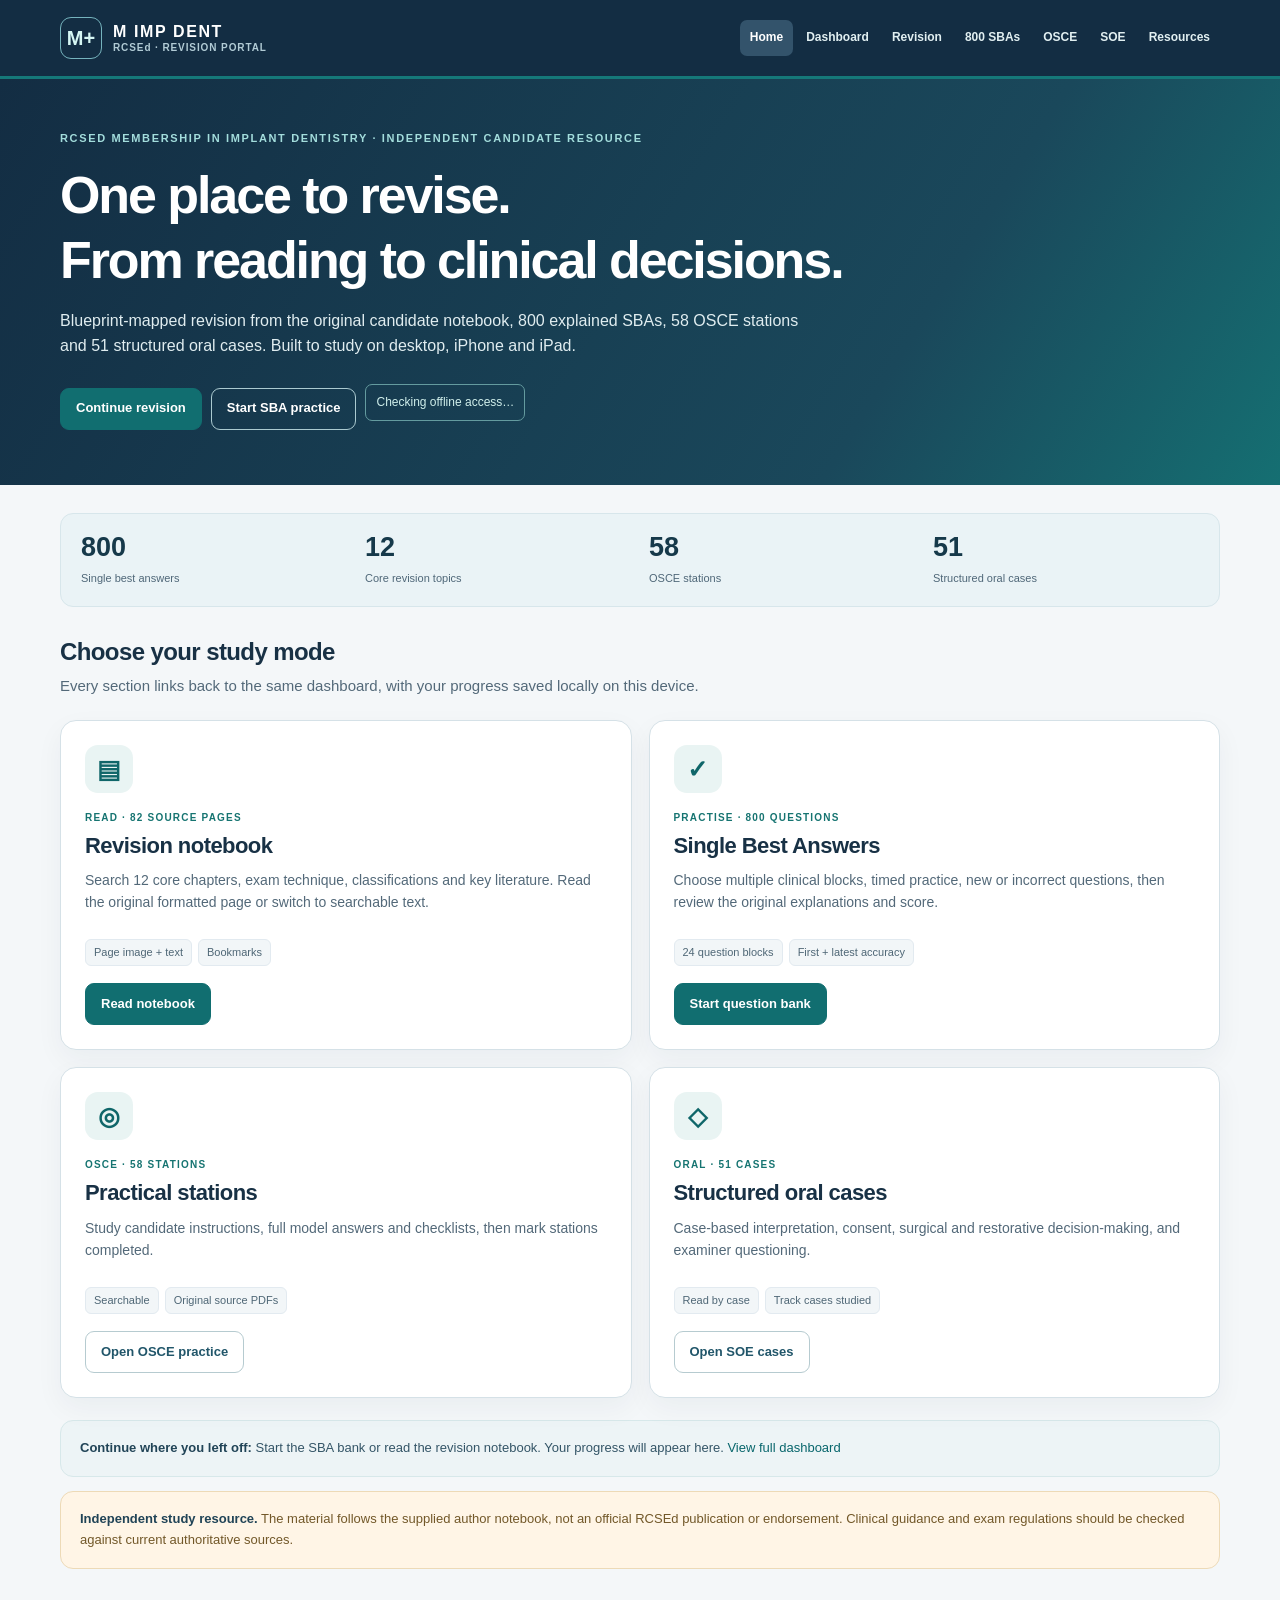
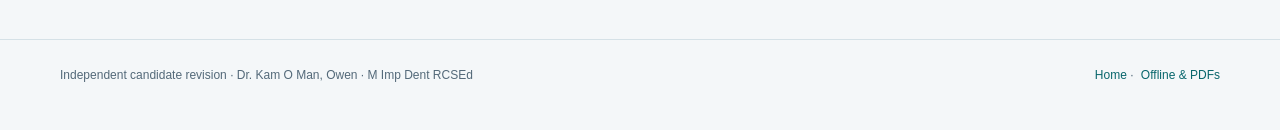
==== commit c6ee1c5c: "Add files via upload" ====
--- a/index.html
+++ b/index.html
@@ -1,9 +1,41 @@
-<!doctype html><html lang="en"><head><meta charset="utf-8"><meta name="viewport" content="width=device-width, initial-scale=1, viewport-fit=cover"><meta name="theme-color" content="#142538"><meta name="apple-mobile-web-app-capable" content="yes"><meta name="apple-mobile-web-app-title" content="MImpDent Study"><meta name="apple-mobile-web-app-status-bar-style" content="default"><meta name="description" content="Offline-capable membership in implant dentistry revision guide and 800 clinical SBA questions."><link rel="manifest" href="manifest.webmanifest"><link rel="icon" href="assets/icon.svg" type="image/svg+xml"><link rel="apple-touch-icon" href="assets/icon-180.png"><link rel="stylesheet" href="styles.css"><title>M Imp Dent RCSEd · Offline Study Hub</title></head><body>
-<header class="site-header"><div class="container head-row"><a class="brand" href="index.html"><span class="logo">M+</span><span>IMPLANT DENTISTRY<br>STUDY HUB</span></a><nav class="head-links" aria-label="Main navigation"><a class="navlink active" href="index.html">Home</a><a class="navlink" href="revision.html">Revise</a><a class="navlink" href="quiz.html">SBAs</a></nav></div></header>
-<main class="container main"><section class="hero"><div class="eyebrow">M Imp Dent RCSEd · Candidate revision</div><h1>Study confidently.<br><span class="accent">Anywhere, even offline.</span></h1><p>Original notes and exam-style SBA practice in two separate, mobile-friendly learning spaces. Prepared from the candidate revision notebook by <strong>Dr. Kam O Man, Owen</strong>.</p><div class="flex"><span class="status" id="offline-status"><i class="dot"></i><span>Checking offline access…</span></span><span class="tag">No sign-in needed</span></div></section>
-<div id="pdf-cache-panel" class="pdf-cache-panel"><span id="pdf-cache-status" role="status">Checking offline PDF availability…</span><button class="btn secondary sm" id="cachePdfsBtn" type="button">Save PDFs offline / retry</button></div>
-<section class="metricbar" aria-label="Contents"><div class="metric"><div class="value">800</div><div class="name">SBAs with explanations</div></div><div class="metric"><div class="value">12</div><div class="name">Core revision topics</div></div><div class="metric"><div class="value">58</div><div class="name">OSCE practice stations</div></div><div class="metric"><div class="value">51</div><div class="name">Structured oral cases</div></div></section>
-<section class="cards"><article class="feature"><span class="number">01 · Study & reference</span><h2>Revision Library</h2><p>Read the original exam guidance, clinical topics, classifications and literature. Search the HTML notes or open the exact-page PDFs, including the OSCE and SOE supplements.</p><div class="bottom"><a class="btn primary" href="revision.html">Open revision library <span aria-hidden="true">→</span></a></div></article><article class="feature"><span class="number">02 · Test & learn</span><h2>800 SBA Practice</h2><p>Practise by blueprint topic, in timed sets or one question at a time. Reveal the original rationale, bookmark questions, retry mistakes and export your progress.</p><div class="bottom"><a class="btn" href="quiz.html">Start practice <span aria-hidden="true">→</span></a></div></article></section>
-<section class="section"><h2>Original PDF sections</h2><p class="muted">Separate source PDFs retain the original formatting, tables, checklists and clinical cases.</p><div class="resources"><a class="resource" href="pdf/01_Revision_Guide.pdf"><div class="rtitle">Revision guide ↗</div><div class="rmeta">82 pages · cover, author, exam technique, core notes, numbers and literature</div></a><a class="resource" href="pdf/02_SBA_800_Questions.pdf"><div class="rtitle">800 SBA questions ↗</div><div class="rmeta">145 pages · questions without answers</div></a><a class="resource" href="pdf/03_SBA_800_Answers_Explanations.pdf"><div class="rtitle">Answer explanations ↗</div><div class="rmeta">121 pages · key and rationales</div></a><a class="resource" href="pdf/04_OSCE_58_Stations.pdf"><div class="rtitle">58 OSCE stations ↗</div><div class="rmeta">195 pages · run sheets and checklists</div></a><a class="resource" href="pdf/05_SOE_51_Cases.pdf"><div class="rtitle">51 SOE cases ↗</div><div class="rmeta">408 pages · cases, model answers and examiner flows</div></a></div></section>
-<section class="section"><h2>Use it offline on iPhone or iPad</h2><div class="info"><strong>After publishing to GitHub Pages:</strong><ol><li>Open your GitHub Pages website using <strong>Safari</strong>, while connected to the internet.</li><li>Tap <strong>Share</strong>, then <strong>Add to Home Screen</strong>.</li><li>Launch the Home Screen icon while online. Check the offline status above. SBA practice and HTML notes are cached first; PDFs are separately saved when storage allows. Select “Save PDFs offline / retry” if a PDF is not cached.</li></ol><p class="small" style="margin:13px 0 0">You can also download and unzip this folder and open <code>index.html</code> locally on a computer. GitHub Pages is recommended on iOS for Home Screen installation and reliable offline access. Study progress is saved on each device, not automatically synchronised across devices.</p></div></section>
-<p class="disclaimer section">An independent revision aid, not an official publication of or endorsed by the Royal College of Surgeons of Edinburgh. Material reproduced from the user-supplied notebook for private revision. Always consult current professional guidance before clinical use.</p></main><footer class="footer"><div class="container"><span>© Revision notebook by Dr. Kam O Man, Owen · M Imp Dent RCSEd</span><span>Static files · No tracking · Offline-capable</span></div></footer><script src="app.js" defer></script></body></html>
+<!doctype html><html lang="en"><head><meta charset="utf-8"><meta name="viewport" content="width=device-width,initial-scale=1,viewport-fit=cover"><meta name="theme-color" content="#132d43"><meta name="apple-mobile-web-app-capable" content="yes"><meta name="apple-mobile-web-app-title" content="MImpDent RCSEd"><meta name="apple-mobile-web-app-status-bar-style" content="default"><meta name="description" content="Membership in Implant Dentistry RCSEd revision portal: 800 SBA, 82-page guide, 58 OSCE stations and 51 oral cases. Offline-capable."><link rel="manifest" href="manifest.webmanifest"><link rel="icon" href="assets/icon.svg" type="image/svg+xml"><link rel="apple-touch-icon" href="assets/icon-180.png"><link rel="stylesheet" href="styles.css"><link rel="stylesheet" href="site.css"><title>M Imp Dent RCSEd · Revision Portal</title></head><body>
+<header class="site-header"><div class="container header-in"><a class="brand" href="#home" aria-label="Implant dentistry revision home"><span class="brand-emblem">M+</span><span><strong>M IMP DENT</strong><small>RCSEd · REVISION PORTAL</small></span></a><nav class="topnav" aria-label="Study sections"><a href="#home" data-nav="home">Home</a><a href="#dashboard" data-nav="dashboard">Dashboard</a><a href="#notes" data-nav="notes">Revision</a><a href="#practice" data-nav="practice">800 SBAs</a><a href="#osce" data-nav="osce">OSCE</a><a href="#soe" data-nav="soe">SOE</a><a href="#resources" data-nav="resources">Resources</a></nav></div></header>
+<main>
+<section class="view-page" id="page-home"><section class="hero"><div class="container"><div class="eyebrow">RCSEd Membership in Implant Dentistry · Independent candidate resource</div><h1>One place to revise.<br>From reading to clinical decisions.</h1><p>Blueprint-mapped revision from the original candidate notebook, 800 explained SBAs, 58 OSCE stations and 51 structured oral cases. Built to study on desktop, iPhone and iPad.</p><div class="actions"><a href="#dashboard" class="btn primary">Continue revision</a><a href="#practice" class="btn hero-secondary">Start SBA practice</a><span class="online-status" id="homeOfflineStatus">Checking offline access…</span></div></div></section>
+<div class="container content"><div class="status-strip" aria-label="Study coverage"><div class="stat"><strong>800</strong><span>Single best answers</span></div><div class="stat"><strong>12</strong><span>Core revision topics</span></div><div class="stat"><strong>58</strong><span>OSCE stations</span></div><div class="stat"><strong>51</strong><span>Structured oral cases</span></div></div>
+<div class="section-heading"><h2>Choose your study mode</h2><p class="muted">Every section links back to the same dashboard, with your progress saved locally on this device.</p></div>
+<div class="card-grid study-grid">
+<article class="card feature-card"><div class="card-icon">▤</div><div class="card-eyebrow">READ · 82 SOURCE PAGES</div><h2>Revision notebook</h2><p>Search 12 core chapters, exam technique, classifications and key literature. Read the original formatted page or switch to searchable text.</p><div class="stats"><span>Page image + text</span><span>Bookmarks</span></div><a href="#notes" class="btn primary">Read notebook</a></article>
+<article class="card feature-card"><div class="card-icon">✓</div><div class="card-eyebrow">PRACTISE · 800 QUESTIONS</div><h2>Single Best Answers</h2><p>Choose multiple clinical blocks, timed practice, new or incorrect questions, then review the original explanations and score.</p><div class="stats"><span>24 question blocks</span><span>First + latest accuracy</span></div><a href="#practice" class="btn primary">Start question bank</a></article>
+<article class="card feature-card"><div class="card-icon">◎</div><div class="card-eyebrow">OSCE · 58 STATIONS</div><h2>Practical stations</h2><p>Study candidate instructions, full model answers and checklists, then mark stations completed.</p><div class="stats"><span>Searchable</span><span>Original source PDFs</span></div><a href="#osce" class="btn">Open OSCE practice</a></article>
+<article class="card feature-card"><div class="card-icon">◇</div><div class="card-eyebrow">ORAL · 51 CASES</div><h2>Structured oral cases</h2><p>Case-based interpretation, consent, surgical and restorative decision-making, and examiner questioning.</p><div class="stats"><span>Read by case</span><span>Track cases studied</span></div><a href="#soe" class="btn">Open SOE cases</a></article>
+</div>
+<div class="notice"><strong>Continue where you left off:</strong> <span id="homeProgressSummary">Loading your saved study progress…</span> <a href="#dashboard">View full dashboard</a></div>
+<div class="notice warning" style="margin-top:14px"><strong>Independent study resource.</strong> The material follows the supplied author notebook, not an official RCSEd publication or endorsement. Clinical guidance and exam regulations should be checked against current authoritative sources.</div></div></section>
+<section class="view-page" id="page-dashboard" hidden><div class="container content"><div class="page-heading"><div class="eyebrow">Your study overview</div><h1>Revision dashboard</h1><p>Clear completion metrics and separate measures for your SBA score, first attempt and repeat performance.</p></div>
+<div class="dashboard-kpis"><div class="card kpi"><span>Unique SBAs completed</span><strong id="dashCompleted">0 / 800</strong><div class="progress-track"><b id="dashBar"></b></div></div><div class="card kpi"><span>First-attempt accuracy</span><strong id="dashFirst">—</strong><small>Among questions checked at least once</small></div><div class="card kpi"><span>Latest-answer accuracy</span><strong id="dashLatest">—</strong><small>After any retries</small></div><div class="card kpi"><span>Still to complete</span><strong id="dashRemaining">800</strong><small>Unanswered SBA questions</small></div></div>
+<div class="card-grid"><div class="card"><h2>Resume studying</h2><p id="dashSessionStatus" class="muted">No active session yet</p><div class="actions"><a href="#practice" class="btn primary">Open SBA practice</a><a href="#notes" class="btn">Revision notes</a></div></div><div class="card"><h2>Practical and oral progress</h2><div class="meterline"><span>OSCE stations studied</span><strong id="dashOsce">0 / 58</strong></div><div class="progress-track"><b id="dashOsceBar"></b></div><div class="meterline"><span>SOE cases studied</span><strong id="dashSoe">0 / 51</strong></div><div class="progress-track"><b id="dashSoeBar"></b></div><div class="actions" style="margin-top:16px"><a class="btn" href="#osce">OSCE</a><a class="btn" href="#soe">SOE</a></div></div></div>
+<div class="card" style="margin-top:18px"><div class="flex" style="justify-content:space-between"><h2>Performance by SBA topic</h2><a href="#practice" class="btn smallbtn">Custom practice</a></div><p class="muted">Completion uses unique answered questions. Latest accuracy reflects the most recently checked answer for each question.</p><div id="dashTopics" class="topic-progress-list"></div></div><p class="small" style="margin-top:18px">Progress is stored in this browser. For use across iPhone and iPad, export your progress from the SBA page and import it on the other device.</p></div></section>
+<section class="view-page" id="page-notes" hidden><div class="container content"><div class="page-heading"><div class="eyebrow">Revision library · Original notebook</div><h1>Core revision notebook</h1><p>All 82 pages of the original guide, with formatted page images to preserve tables and figures, plus searchable transcribed text.</p></div>
+<div class="reader-layout"><aside class="sidebar notes-sidebar"><h2>Chapters</h2><div class="chapters" id="noteChapters"></div><div class="reader-help">Bookmarks and your last reading page remain on this device.</div><div id="noteBookmarks" class="bookmark-links"></div></aside>
+<div class="reader-main"><div class="panel"><div class="toolbar"><label for="notesSearch">Search entire notebook</label><input type="search" id="notesSearch" placeholder="e.g. loading, HbA1c, GBR, torque"><button id="notesSearchBtn" class="btn smallbtn">Search</button><button id="notesClear" class="btn smallbtn">Clear</button></div><div id="notesSearchResults" class="search-results" hidden></div><div id="notesSearchStatus" class="small" aria-live="polite"></div></div>
+<div class="panel"><div class="page-meta"><h2 id="notesTitle">Original page</h2><div class="actions"><button class="btn smallbtn" id="notesBookmark">☆ Bookmark</button><a id="notesPdfLink" class="btn smallbtn" target="_blank" rel="noopener" href="pdf/01_Revision_Guide.pdf">Source PDF</a></div></div>
+<div class="toolbar note-controls"><button class="btn smallbtn" id="notesPrev">← Previous</button><label for="notesPage">Page</label><input id="notesPage" class="input" type="number" min="1" max="82" value="21"><span class="quiet">/ 82</span><button class="btn smallbtn" id="notesNext">Next →</button><label for="notesMode">View</label><select class="select" id="notesMode"><option value="original">Original page</option><option value="text">Searchable text</option></select><label for="notesZoom">Zoom</label><select class="select" id="notesZoom"><option value="100">100%</option><option value="135">135%</option><option value="175">175%</option></select></div>
+<div class="page-view" id="notesFrame"><img id="notesImage" alt="Formatted original revision notebook page" width="785" height="1111"></div><div id="notesText" class="notes-transcript" hidden></div><div id="notesStatus" class="reader-help" aria-live="polite">Loading original page…</div><div class="qmove"><button class="btn" id="notesPrevBottom">← Previous page</button><button class="btn" id="notesNextBottom">Next page →</button></div></div></div></div>
+</div></section>
+<section class="view-page" id="page-practice" hidden><div class="container content"><div class="page-heading"><div class="eyebrow">SBA practice · 800 questions</div><h1>Single Best Answer bank</h1><p>Choose clinical blocks, track first and latest accuracy, and review every answer with its original explanation. Practice is based only on the supplied 800-question notebook.</p></div><div id="setupView"><div class="quiz-stats"><div class="stat"><b id="answeredCount">0 / 800</b><span>Unique questions checked</span></div><div class="stat"><b id="accuracyCount">—</b><span>Latest-answer accuracy</span></div><div class="stat"><b id="firstAccuracyCount">—</b><span>First-attempt accuracy</span></div><div class="stat"><b id="bookmarkedCount">0</b><span>Bookmarked</span></div></div><div class="panel progress-overview"><div class="flex" style="justify-content:space-between"><strong>Overall SBA progress</strong><span class="small" id="progressDetails">0 of 800</span></div><div aria-label="Overall SBA completion" aria-valuemax="800" aria-valuemin="0" aria-valuenow="0" class="progress-wrap" id="globalProgressBar" role="progressbar"><div class="progress-fill" id="globalProgress"></div></div><p class="small" id="attemptsInfo" style="margin:10px 0 0">0 marked attempts. Retakes update latest accuracy, not first-attempt accuracy.</p></div><p class="storage-warning hidden" id="storageWarning" role="alert"></p><div class="panel"><h2 class="screen-title">Build a practice session</h2><div class="grid2"><div class="field"><label for="blockFilter">Questions to include</label><select class="input" id="blockFilter"></select></div><div class="field"><label for="sizeSelect">Session length</label><select class="input" id="sizeSelect"><option value="10">10 questions</option><option selected="" value="20">20 questions</option><option value="40">40 questions</option><option value="80">80 questions</option><option value="90">90 questions · exam paper</option><option value="all">All available</option></select></div></div><div class="flex" style="margin-top:19px"><label class="check"><input checked="" id="shuffleCheck" type="checkbox"/> Shuffle questions</label><label class="check"><input id="timedCheck" type="checkbox"/> Timed · 80 seconds per question (pause on exit)</label></div><div class="flex" style="margin-top:12px"><label class="check"><input type="checkbox" id="examCheck"/> <strong>Exam simulation</strong> · 90 questions / 120 minutes; no answer reveal until submission</label></div><div class="multi-area hidden" id="multiBlockPanel"><div class="flex" style="justify-content:space-between"><strong>Selected blueprint blocks</strong><span class="small" id="multiCount">24 of 24 selected</span></div><div class="flex" style="margin:10px 0"><button class="btn secondary sm" type="button" id="multiAll">Select all</button><button class="btn secondary sm" type="button" id="multiNone">Clear all</button></div><div id="multiBlockGrid" class="multi-block-grid"></div></div><p id="availablePool" class="small" role="status"></p><div class="setup-actions"><button class="btn primary" id="startBtn">Start session →</button><button class="btn secondary hidden" id="resumeBtn">Resume saved session</button><button class="btn secondary hidden" id="viewLastResultBtn">Previous session results</button><button class="btn secondary" id="browseBtn">Browse all 800</button></div><p class="small" id="setupInfo" role="status"></p></div><details class="panel progress-details section"><summary><strong>Progress by topic (24 blocks)</strong> <span class="small">— see exactly which SBAs remain</span></summary><div class="table-scroll"><table class="progress-table"><thead><tr><th>Block / topic</th><th>Checked</th><th>Correct (latest)</th><th>Completion</th></tr></thead><tbody id="blockProgressRows"></tbody></table></div></details><div class="section info"><strong>Progress stays on your device.</strong> Each uniquely checked question, first and latest answer, attempt count, bookmarks and any unfinished session are stored locally. Export a progress file to transfer between iPhone and iPad or keep a backup.<div class="flex" style="margin-top:14px"><button class="btn sm secondary" id="exportBtn">Export progress</button><button class="btn sm secondary" id="importBtn">Import progress</button><input accept=".json,application/json" class="hidden" id="importFile" type="file"/><button class="btn sm danger" id="clearBtn">Reset progress</button></div></div></div>
+<div class="hidden" id="sessionView"><div class="session-top"><div class="session-meta"><span class="tag" id="sessionTitle">Practice</span><span class="tag" id="sessionTime">Untimed</span><span class="small" id="questionPosition">Question 1 of 20</span><span class="small" id="checkedPosition">0 checked</span></div><button class="btn sm secondary" id="exitSession">Save and exit</button></div><div class="progress-wrap"><div class="progress-fill" id="sessionProgress"></div></div><div class="session-navigator"><label class="small" for="jumpSelect">Jump to question:</label><select aria-label="Jump to question in this session" class="input jump-select" id="jumpSelect"></select><button class="btn secondary sm" id="nextUnansweredBtn">Next unchecked</button></div><section class="panel question-card" style="margin-top:17px"><div class="flex" style="justify-content:space-between"><span class="tag" id="qBlock">Block A</span><button aria-pressed="false" class="btn secondary sm" id="bookmarkBtn">☆ Bookmark</button></div><h2 id="qNumber" style="margin:16px 0 0;font-size:1.4rem">Question 1</h2><div class="stem" id="qStem"></div><div aria-label="Choose one answer" class="options" id="qOptions" role="group"></div><section class="explanation hidden" id="answerPanel"><h3 id="answerTitle">Answer</h3><p id="answerText"></p><p class="small" id="sourcePages"></p></section><p class="small" id="qFeedback" role="status"></p><div class="question-footer"><div class="flex"><button class="btn secondary" id="previousBtn">← Previous</button><button class="btn secondary" id="nextBtn">Next →</button></div><div class="flex"><button class="btn primary" id="revealBtn">Check answer &amp; explain</button><button class="btn secondary" id="finishBtn">Finish</button></div></div></section><div class="small" style="margin-top:14px">Use ← / → keyboard arrows to navigate on a computer. Your work is saved automatically.</div></div>
+<div class="hidden" id="resultsView"><div class="panel"><div class="eyebrow">Practice complete</div><h2 id="resultsTitle">Session summary</h2><div class="quiz-stats results-stats" style="margin-top:20px"><div class="stat"><b id="resultCorrect">—</b><span>Correct answers</span></div><div class="stat"><b id="resultAttempted">—</b><span>Checked questions</span></div><div class="stat"><b id="resultScore">—</b><span>Score (all assigned)</span></div><div class="stat"><b id="resultAccuracy">—</b><span>Accuracy (checked only)</span></div></div><p class="muted" id="resultsBreakdown">Unanswered questions are included in the session score denominator but excluded from checked-answer accuracy.</p><div class="flex"><button class="btn primary" id="reviewWrongBtn">Review incorrect</button><button class="btn secondary" id="reviewUnansweredBtn">Complete unanswered</button><button class="btn secondary" id="newSessionBtn">New session</button></div></div></div>
+<div class="hidden" id="browseView"><div class="flex" style="justify-content:space-between;align-items:center;margin-bottom:14px"><h2 style="margin:0">Browse the bank</h2><button class="btn sm secondary" id="browseBack">← Set up a session</button></div><div class="panel"><div class="grid2"><div class="field"><label for="browseSearch">Search questions</label><input class="input" id="browseSearch" placeholder="e.g. immediate loading, diabetes" type="search"/></div><div class="field"><label for="browseTopic">Blueprint block</label><select class="input" id="browseTopic"><option value="ALL">All blocks</option></select></div></div><p class="small" id="browseCount" style="margin-top:12px"></p><div id="browseResults"></div><button class="btn secondary hidden" id="loadMoreBtn">Show more questions</button></div></div>
+<p class="disclaimer section">The original PDF is the source of these questions and explanations. This is an independent revision aid and is not affiliated with or endorsed by RCSEd.</p></div></section>
+<section class="view-page" id="page-osce" hidden><div class="container content"><div class="page-heading"><div class="eyebrow">Clinical skills · 58 stations</div><h1>OSCE practice</h1><p>Read and rehearse the original candidate instructions, direction of thought, model answers and examiner checklists.</p></div><div id="osceReader"></div></div></section>
+<section class="view-page" id="page-soe" hidden><div class="container content"><div class="page-heading"><div class="eyebrow">Clinical reasoning · 51 cases</div><h1>Structured Oral Examination</h1><p>Rehearse case scenarios and examiner questioning with the full author-model answers, including the three set-piece sections.</p></div><div id="soeReader"></div></div></section>
+<section class="view-page" id="page-resources" hidden><div class="container content"><div class="page-heading"><div class="eyebrow">Downloads & offline access</div><h1>Original reference material</h1><p>These five PDFs reproduce the 951 pages of the uploaded notebook across separate study components.</p></div><div class="resource-list">
+<a href="pdf/01_Revision_Guide.pdf" class="resource"><strong>Core revision guide</strong><small>82 pages · technique, 12 core chapters, high-yield lists, literature</small></a>
+<a href="pdf/02_SBA_800_Questions.pdf" class="resource"><strong>Written paper: 800 questions</strong><small>145 pages · question-only version</small></a>
+<a href="pdf/03_SBA_800_Answers_Explanations.pdf" class="resource"><strong>SBA answers and explanations</strong><small>121 pages · original answer key and clinical rationales</small></a>
+<a href="pdf/04_OSCE_58_Stations.pdf" class="resource"><strong>58 OSCE stations</strong><small>195 pages · instructions and checklists</small></a>
+<a href="pdf/05_SOE_51_Cases.pdf" class="resource"><strong>51 SOE cases</strong><small>408 pages · structured examiner flows</small></a>
+</div><div class="panel" style="margin-top:20px"><h2>Use the website offline</h2><p>After publishing to GitHub Pages, open your site in Safari while online, tap <strong>Share → Add to Home Screen</strong>, and launch it once online. All 800 SBA questions, searchable notes and oral-case text are saved by the website cache. The 82 formatted notebook pages can also be saved for offline viewing. PDFs are optional, downloaded separately to avoid storage failures.</p><div class="actions"><button class="btn primary" id="savePagesOffline">Save all original notebook pages offline</button><button class="btn" id="savePdfsOffline">Save 5 PDFs offline</button><button class="btn" id="checkOffline">Check offline readiness</button></div><p class="small" id="offlineStatus" aria-live="polite">Checking offline assets…</p><div id="offlineDetails" class="offline-details"></div><p class="small">If you clear Safari website data, saved scores and downloads may be lost. Export progress first.</p></div><div class="notice warning" style="margin-top:18px">This independent notebook is not endorsed by the Royal College of Surgeons of Edinburgh. Source material was not clinically revalidated as part of this website redesign.</div></div></section>
+</main><footer class="foot"><div class="container foot-in"><span>Independent candidate revision · Dr. Kam O Man, Owen · M Imp Dent RCSEd</span><span><a href="#home">Home</a> · <a href="#resources">Offline & PDFs</a></span></div></footer>
+<script src="data/questions.js"></script><script src="data/revision.js"></script><script src="data/cases.js"></script><script src="app.js"></script><script src="quiz-app.js"></script><script src="portal.js"></script></body></html>
--- a/site.css
+++ b/site.css
@@ -0,0 +1,12 @@
+/* Rebuilt portal, visually aligned to the DSFE-Fpros navy / teal study design. */
+:root{--ink:#183145;--navy:#132d43;--navy2:#23465e;--teal:#116e70;--accent:#116e70;--accent-soft:#e9f5f1;--muted:#536979;--line:#d5e1e7;--border:#d5e1e7;--bg:#f4f7f9;--surface:#fff;--shadow:0 10px 28px #132d430c;--good:#16664e;--bad:#a04442;--radius:15px;color-scheme:light}
+[hidden]{display:none!important}html{font-size:16px}body{background:var(--bg);color:var(--ink);font-size:15px;line-height:1.6;-webkit-font-smoothing:antialiased}h1,h2,h3{line-height:1.25;letter-spacing:-.025em}a{color:#08666c;text-underline-offset:3px}.container{width:min(1160px,calc(100% - 36px));margin-inline:auto}.site-header{position:sticky;top:0;z-index:50;background:var(--navy);color:#eff9f9;border-bottom:3px solid #157879;box-shadow:none}.header-in{min-height:76px;display:flex;align-items:center;justify-content:space-between;gap:14px}.brand{display:flex;align-items:center;gap:11px;color:#fff;text-decoration:none}.brand:hover{color:#fff;text-decoration:none}.brand strong{display:block;font-size:16px;font-weight:850;letter-spacing:.1em;line-height:1.3}.brand small{display:block;font-size:10px;letter-spacing:.09em;color:#b1cbd5;line-height:1.2}.brand-emblem{width:42px;height:42px;border-radius:11px;border:1px solid #75b3bd;display:grid;place-items:center;font-size:20px;color:#d6f7f4;font-weight:850}.topnav{display:flex;gap:3px;align-items:center;flex-wrap:wrap}.topnav a{color:#e1eff1;text-decoration:none;border-radius:7px;padding:8px 10px;font-size:12px;font-weight:750;white-space:nowrap}.topnav a:hover,.topnav a[aria-current=page]{background:#33536b;color:#fff}.topnav a:focus-visible{outline-color:#ffd18d}.view-page>.container.content{padding-top:28px;padding-bottom:70px}.view-page>.hero{background:linear-gradient(122deg,#132d43,#1a485b 70%,#156f72);color:#fff;padding:51px 0 55px;max-width:none}.hero h1{font-size:clamp(33px,5vw,52px);max-width:800px;margin-bottom:15px;letter-spacing:-.04em}.hero p{font-size:16px;color:#e0edf0;max-width:750px}.hero .eyebrow{font-size:11px;letter-spacing:.15em;color:#a3dddc;margin-bottom:15px}.hero .btn{margin-top:13px}.btn{display:inline-flex;align-items:center;justify-content:center;gap:7px;min-height:42px;padding:10px 15px;border-radius:9px;border:1px solid #b6cbd0;color:#21566a;background:white;font-weight:750;font-size:13px;text-decoration:none;line-height:1.3}.btn:hover{text-decoration:none;background:#edf4f5;filter:none}.btn.primary{background:var(--teal);color:#fff;border-color:var(--teal)}.btn.primary:hover{background:#095457}.btn.secondary{background:#fff;color:#21566a;border-color:#b6cbd0}.btn.smallbtn,.btn.sm{min-height:34px;padding:6px 10px;font-size:12px}.btn.hero-secondary{background:transparent;border-color:#abcad0;color:#fff}.btn.hero-secondary:hover{background:#24556a}.btn:disabled{opacity:.55}.online-status{display:inline-flex;align-items:center;border:1px solid #649b9f;border-radius:7px;padding:8px 10px;font-size:12px;color:#d0efeb}.eyebrow{font-size:11px;letter-spacing:.13em;color:#157471;font-weight:800;text-transform:uppercase;margin-bottom:12px}.page-heading h1{font-size:clamp(30px,5vw,42px);margin-bottom:8px}.page-heading p{font-size:15px}.muted{color:var(--muted)}.small,small{font-size:12px;color:var(--muted)}.quiet{font-size:12px;color:var(--muted)}.content{padding-top:27px;padding-bottom:70px}.status-strip{display:flex;flex-wrap:wrap;gap:18px;background:#eaf3f6;border:1px solid #d7e6eb;padding:17px 20px;border-radius:13px;margin-bottom:27px}.status-strip .stat{flex:1;min-width:130px;border:0;background:transparent;padding:0}.status-strip .stat strong{font-size:27px;display:block;color:#16394a;line-height:1.25}.status-strip .stat span{font-size:11px;color:#4f6778}.section-heading{margin:30px 0 14px}.section-heading h2{font-size:24px;margin-bottom:7px}.card-grid{display:grid;grid-template-columns:repeat(2,minmax(0,1fr));gap:17px;margin:22px 0}.card,.panel{background:#fff;border:1px solid var(--line);border-radius:16px;box-shadow:var(--shadow);min-width:0}.card{padding:24px}.panel{padding:22px}.card h2{font-size:22px;margin:0 0 10px}.card p{font-size:14px;color:var(--muted)}.feature-card{display:flex;flex-direction:column;min-height:278px}.feature-card .btn{align-self:flex-start;margin-top:auto}.card-icon{width:48px;height:48px;border-radius:13px;background:#e9f4f3;color:#0f6669;display:grid;place-items:center;font-size:25px;margin-bottom:17px;font-weight:650}.card-eyebrow{font-size:10px;letter-spacing:.12em;color:#167471;font-weight:800;margin:0 0 6px}.stats{display:flex;gap:6px;flex-wrap:wrap;margin:11px 0 17px}.stats span{background:#f2f6f8;border:1px solid #e2eaf0;color:#4f6776;font-size:11px;border-radius:6px;padding:4px 8px}.actions{display:flex;align-items:center;gap:9px;flex-wrap:wrap}.notice{background:#edf4f6;border:1px solid #d7e8ea;border-radius:13px;padding:17px 19px;font-size:13px;color:#345567;margin-top:20px}.notice.warning{background:#fff5e6;border-color:#eddab7;color:#725829}.notice strong{color:#214457}.dashboard-kpis{display:grid;grid-template-columns:repeat(4,minmax(0,1fr));gap:12px;margin:22px 0}.kpi span{font-size:12px;color:#536d78}.kpi strong{display:block;font-size:27px;color:#0c5d59;margin:6px 0}.kpi small{font-size:11px}.progress-track{height:7px;background:#e7edf1;border-radius:5px;overflow:hidden;margin:9px 0}.progress-track b{display:block;height:100%;background:#138477;width:0;transition:width .2s}.meterline{display:flex;justify-content:space-between;font-size:12px;margin:11px 0 7px}.topic-progress-list{display:grid;grid-template-columns:repeat(2,minmax(0,1fr));gap:9px 20px;margin-top:15px}.topic-progress{border-top:1px solid #ecf0f2;padding:10px 0 4px}.topic-progress a{font-size:12px;font-weight:750;color:#235465}.topic-progress small{display:block;font-size:11px;margin-bottom:5px}.topic-progress .progress-track{height:5px;margin:4px 0}.foot{padding:26px 0 45px;border-top:1px solid var(--line);font-size:12px;color:var(--muted)}.foot-in{display:flex;justify-content:space-between;gap:15px;flex-wrap:wrap}.foot a{margin-left:4px}
+/* SBA workflow retained from audited v2, with unified portal theme */
+.quiz-stats .stat{border:1px solid var(--line);border-radius:11px;background:#fff;padding:15px}.quiz-stats .stat b{font-size:23px}.quiz-stats .stat span{font-size:11px}.progress-overview{margin-bottom:18px}.screen-title{font-size:20px}.input,.select{background:#fff;color:#254657;border:1px solid #c1d1d8;border-radius:9px;min-height:42px;padding:8px 10px}.field label{font-size:12px;color:#536d78}.check{font-size:13px}.check input{accent-color:var(--teal)}.setup-actions{margin-top:18px}.tag{background:#e9f5f1;color:#155d58}.option{border-color:#ccdae1;color:var(--ink);background:#fff;font-size:14px}.option:hover:not(:disabled){background:#f0f8f8}.option.selected{border-color:#38948c;background:#eaf6f3}.option.correct{border-color:#5ca878;background:#eaf7ee}.option.incorrect{border-color:#d89790;background:#fff0ee}.option .letter{background:#edf1f4}.stem{font-size:16px;font-weight:600}.explanation{background:#eff7f5;border-left:4px solid #248b7c;border-top:none;padding:16px 18px;border-radius:10px}.explanation h3{font-size:16px}.explanation p{color:#344e58;font-size:14px;white-space:pre-wrap}.results-stats .stat b{font-size:25px}.multi-area{margin-top:19px;padding:15px;background:#f7fafb;border:1px solid #dce9e9;border-radius:12px}.multi-block-grid{display:grid;grid-template-columns:repeat(3,minmax(0,1fr));gap:7px}.multi-block-grid label{font-size:12px;display:flex;align-items:flex-start;gap:8px;padding:7px 8px;background:#fff;border:1px solid #dae5e9;border-radius:8px;cursor:pointer}.multi-block-grid label:has(input:checked){border-color:#82beb4;background:#ebf8f5}.multi-block-grid input{accent-color:var(--teal);margin-top:3px;flex:none}.progress-table th,.progress-table td{border-color:#d9e6e9}.browse-row{border-radius:10px}
+/* Original-page image and search text reading */
+.reader-layout{display:grid;grid-template-columns:258px minmax(0,1fr);gap:18px;align-items:start}.notes-sidebar{position:sticky;top:92px;max-height:calc(100vh - 112px);overflow-y:auto;background:#fff;border:1px solid var(--line);border-radius:15px;box-shadow:var(--shadow);padding:18px}.notes-sidebar h2{font-size:18px;margin-bottom:12px}.chapters{display:grid;gap:4px}.chapter-link{display:block;padding:9px 10px;border-radius:7px;background:transparent;border:1px solid transparent;color:#315263;text-align:left;width:100%;font-size:12px;line-height:1.35;cursor:pointer}.chapter-link:hover,.chapter-link.active{border-color:#cce4e2;background:#ecf5f4;color:#135e5d}.reader-main{min-width:0}.reader-main .panel{margin-bottom:16px}.reader-main .toolbar{display:flex;align-items:center;flex-wrap:wrap;gap:8px}.toolbar label{font-size:12px;font-weight:700;color:#536979}.toolbar input[type=search]{min-width:205px;flex:1}.toolbar input[type=number]{width:75px}.notes-sidebar .reader-help{font-size:11px;color:var(--muted);margin-top:16px}.bookmark-links{display:flex;gap:6px;flex-wrap:wrap;margin-top:9px}.bookmark-links .btn{font-size:11px}.page-meta{display:flex;justify-content:space-between;gap:12px;flex-wrap:wrap;align-items:center;margin-bottom:12px}.page-meta h2{font-size:20px;margin:0}.note-controls{margin:10px 0 16px}.page-view{background:#dfe6eb;padding:12px;border-radius:10px;overflow:auto;min-height:300px;text-align:center}.page-view img{display:block;max-width:none;width:100%;height:auto;margin:auto;background:white;box-shadow:0 4px 14px #1237;cursor:zoom-in}.notes-transcript{padding:18px 20px;border:1px solid #e1e9ed;background:#fff;border-radius:10px;white-space:pre-wrap;font-size:14px;line-height:1.7;max-height:70vh;overflow:auto}.qmove{display:flex;justify-content:space-between;gap:8px;flex-wrap:wrap;margin-top:17px}.search-results{margin-top:13px;display:grid;gap:6px;max-height:320px;overflow:auto}.search-results .search-hit{background:#fff;border:1px solid #dae5ea;padding:9px 12px;border-radius:7px;text-align:left;color:var(--ink);font-size:12px;cursor:pointer}.search-hit:hover{background:#edf6f5}.search-hit small{display:block;color:var(--muted)}.reader-help{font-size:12px;color:var(--muted);margin-top:9px}
+/* OSCE & SOE original text browser */
+.case-layout{display:grid;grid-template-columns:298px minmax(0,1fr);gap:17px;align-items:start}.case-sidebar{position:sticky;top:92px;max-height:calc(100vh - 112px);overflow-y:auto}.case-sidebar .field{margin-bottom:10px}.case-index{display:grid;gap:5px;max-height:62vh;overflow-y:auto;margin-top:10px}.case-index button{display:flex;gap:7px;text-align:left;padding:10px;border-radius:7px;border:1px solid #dce8ec;background:#fff;color:#305261;font-size:12px;line-height:1.45;cursor:pointer}.case-index button.active{background:#ebf6f3;border-color:#83bdb2;color:#0f5854}.case-index button.studied::before{content:'✓';color:#0b8067;font-weight:900}.case-body .panel{margin-bottom:15px}.case-body h2{font-size:22px;margin:0 0 10px}.case-source{white-space:pre-wrap;overflow-wrap:anywhere;color:#304859;font-size:14px;line-height:1.73;background:#f9fbfc;padding:21px;border-radius:11px;border:1px solid #e1ebef;max-height:72vh;overflow-y:auto}.case-controls{display:flex;gap:9px;justify-content:space-between;flex-wrap:wrap}.case-tip{border-radius:9px;padding:11px 13px;background:#edf6f5;color:#35616a;font-size:12px}.resource-list{display:grid;grid-template-columns:repeat(2,minmax(0,1fr));gap:11px}.resource-list a{display:grid;gap:4px;background:#fff;border:1px solid #d5e1e7;border-radius:12px;padding:17px;color:#244f5f;text-decoration:none}.resource-list a:hover{border-color:#76b6ae}.resource-list strong{font-size:15px}.resource-list small{font-size:12px}.offline-details{font-size:12px;color:#405d6d;line-height:1.8;margin:10px 0}.online-status{font-size:12px}
+@media(max-width:1000px){.topnav a{font-size:11px;padding:7px 8px}.dashboard-kpis{grid-template-columns:repeat(2,minmax(0,1fr))}.case-layout,.reader-layout{grid-template-columns:1fr}.notes-sidebar,.case-sidebar{position:static;max-height:none}.notes-sidebar .chapters{grid-template-columns:repeat(2,minmax(0,1fr))}.case-index{max-height:290px}.case-sidebar .case-index{grid-template-columns:repeat(2,minmax(0,1fr))}.multi-block-grid{grid-template-columns:repeat(2,minmax(0,1fr))}}
+@media(max-width:700px){.container{width:min(100% - 26px,1160px)}.header-in{padding:12px 0 7px;flex-direction:column;align-items:stretch;gap:7px;min-height:0}.brand-emblem{width:35px;height:35px;font-size:17px}.brand strong{font-size:13px}.brand small{font-size:9px}.topnav{display:flex;flex-wrap:nowrap;overflow-x:auto;scrollbar-width:thin;padding-bottom:6px;gap:4px}.topnav a{font-size:12px;flex:none;padding:7px 10px}.view-page>.hero{padding:32px 0 37px}.hero h1{font-size:33px}.hero p{font-size:14px}.status-strip{gap:8px}.status-strip .stat{min-width:calc(50% - 10px)}.status-strip .stat strong{font-size:22px}.card-grid,.resource-list,.topic-progress-list{grid-template-columns:1fr}.card{padding:21px}.feature-card{min-height:0}.dashboard-kpis{gap:9px}.dashboard-kpis .card{padding:14px}.dashboard-kpis .kpi strong{font-size:22px}.notes-sidebar .chapters{grid-template-columns:1fr}.reader-main .toolbar{gap:7px}.toolbar input[type=search]{min-width:120px;flex-basis:100%}.page-view{padding:7px;min-height:160px}.page-meta h2{font-size:17px}.notes-transcript{padding:12px;font-size:13px}.case-sidebar .case-index{grid-template-columns:1fr}.case-source{padding:12px;max-height:none;font-size:13px}.multi-block-grid{grid-template-columns:1fr}.quiz-stats{grid-template-columns:repeat(2,minmax(0,1fr))}.quiz-stats .stat{padding:12px}.quiz-stats .stat b{font-size:21px}.panel{padding:17px}.stem{font-size:15px}.qmove .btn{flex:1}.foot-in{gap:6px}.view-page>.container.content{padding-bottom:45px}}
+@media print{.site-header,.foot,.notes-sidebar,.case-sidebar,.btn,.toolbar{display:none!important}.view-page[hidden]{display:none!important}.container{width:100%}.case-layout,.reader-layout{display:block}.panel{border:none;box-shadow:none}}
